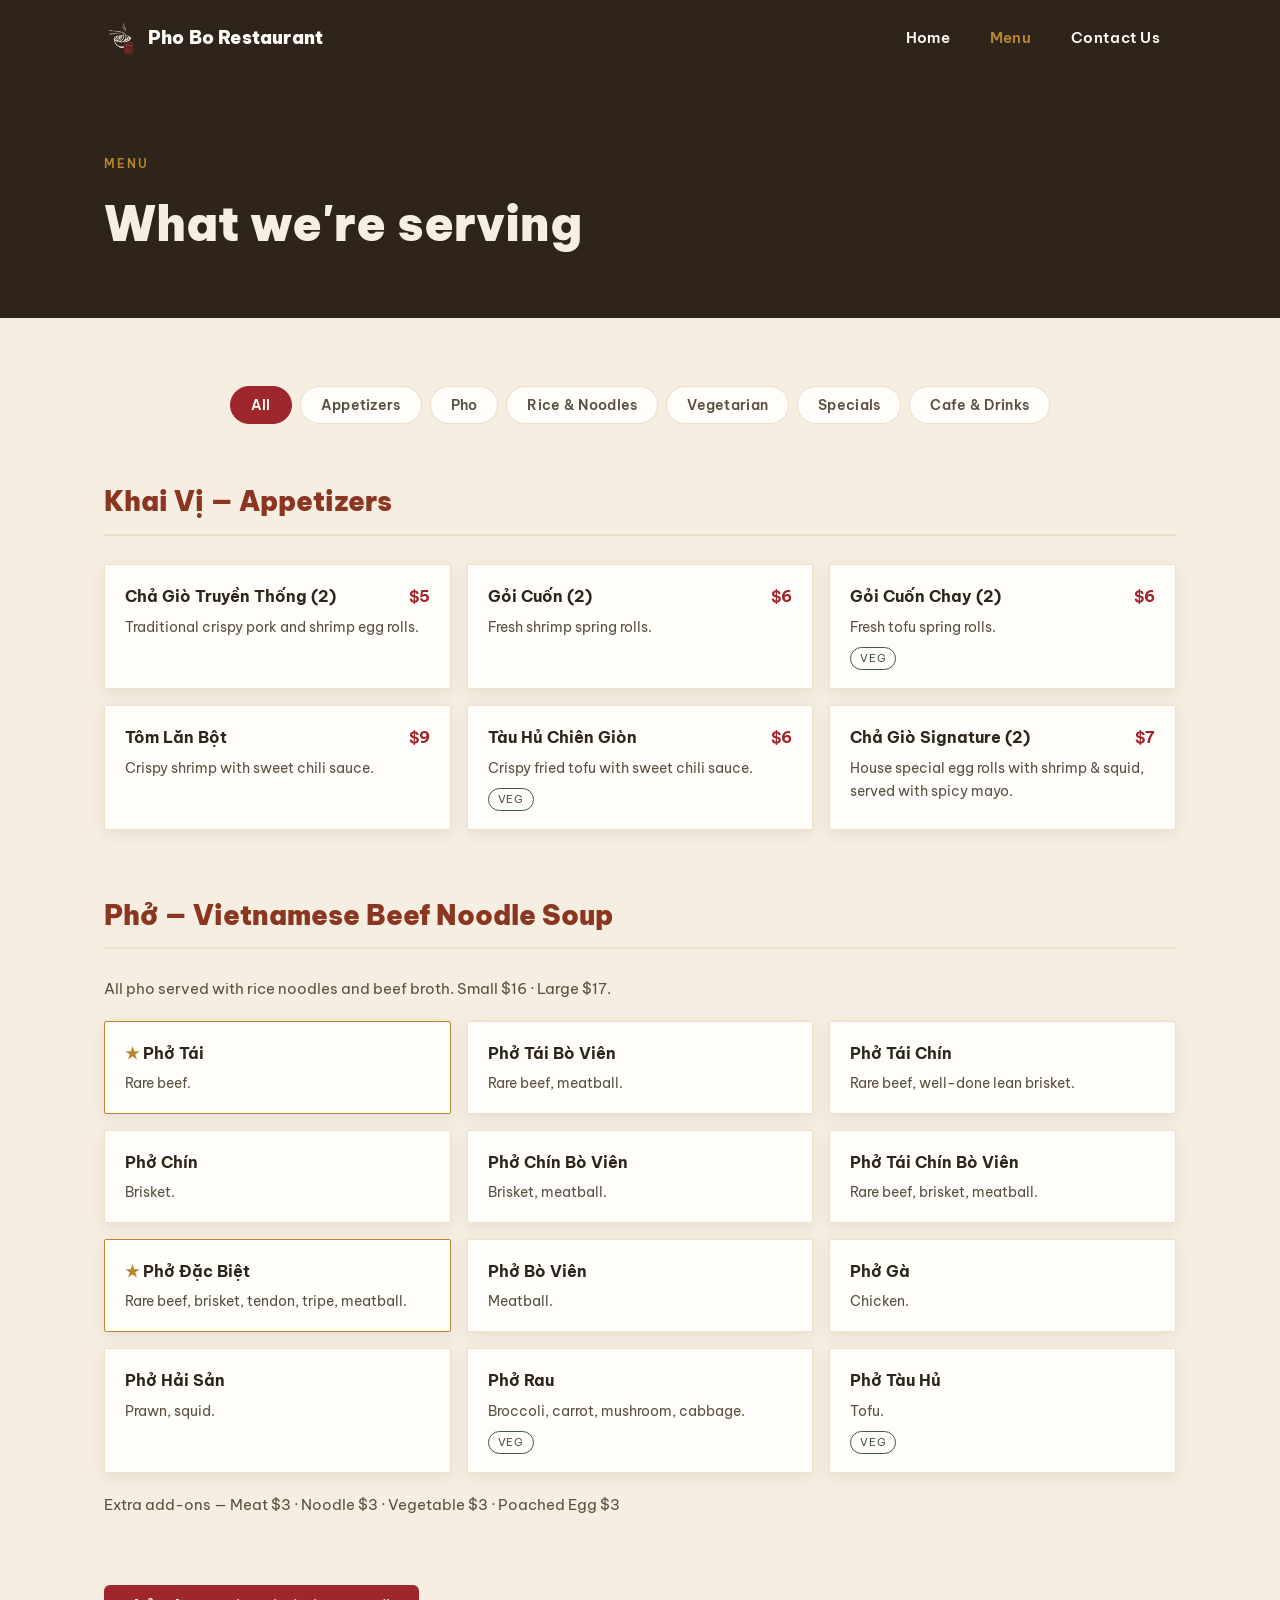
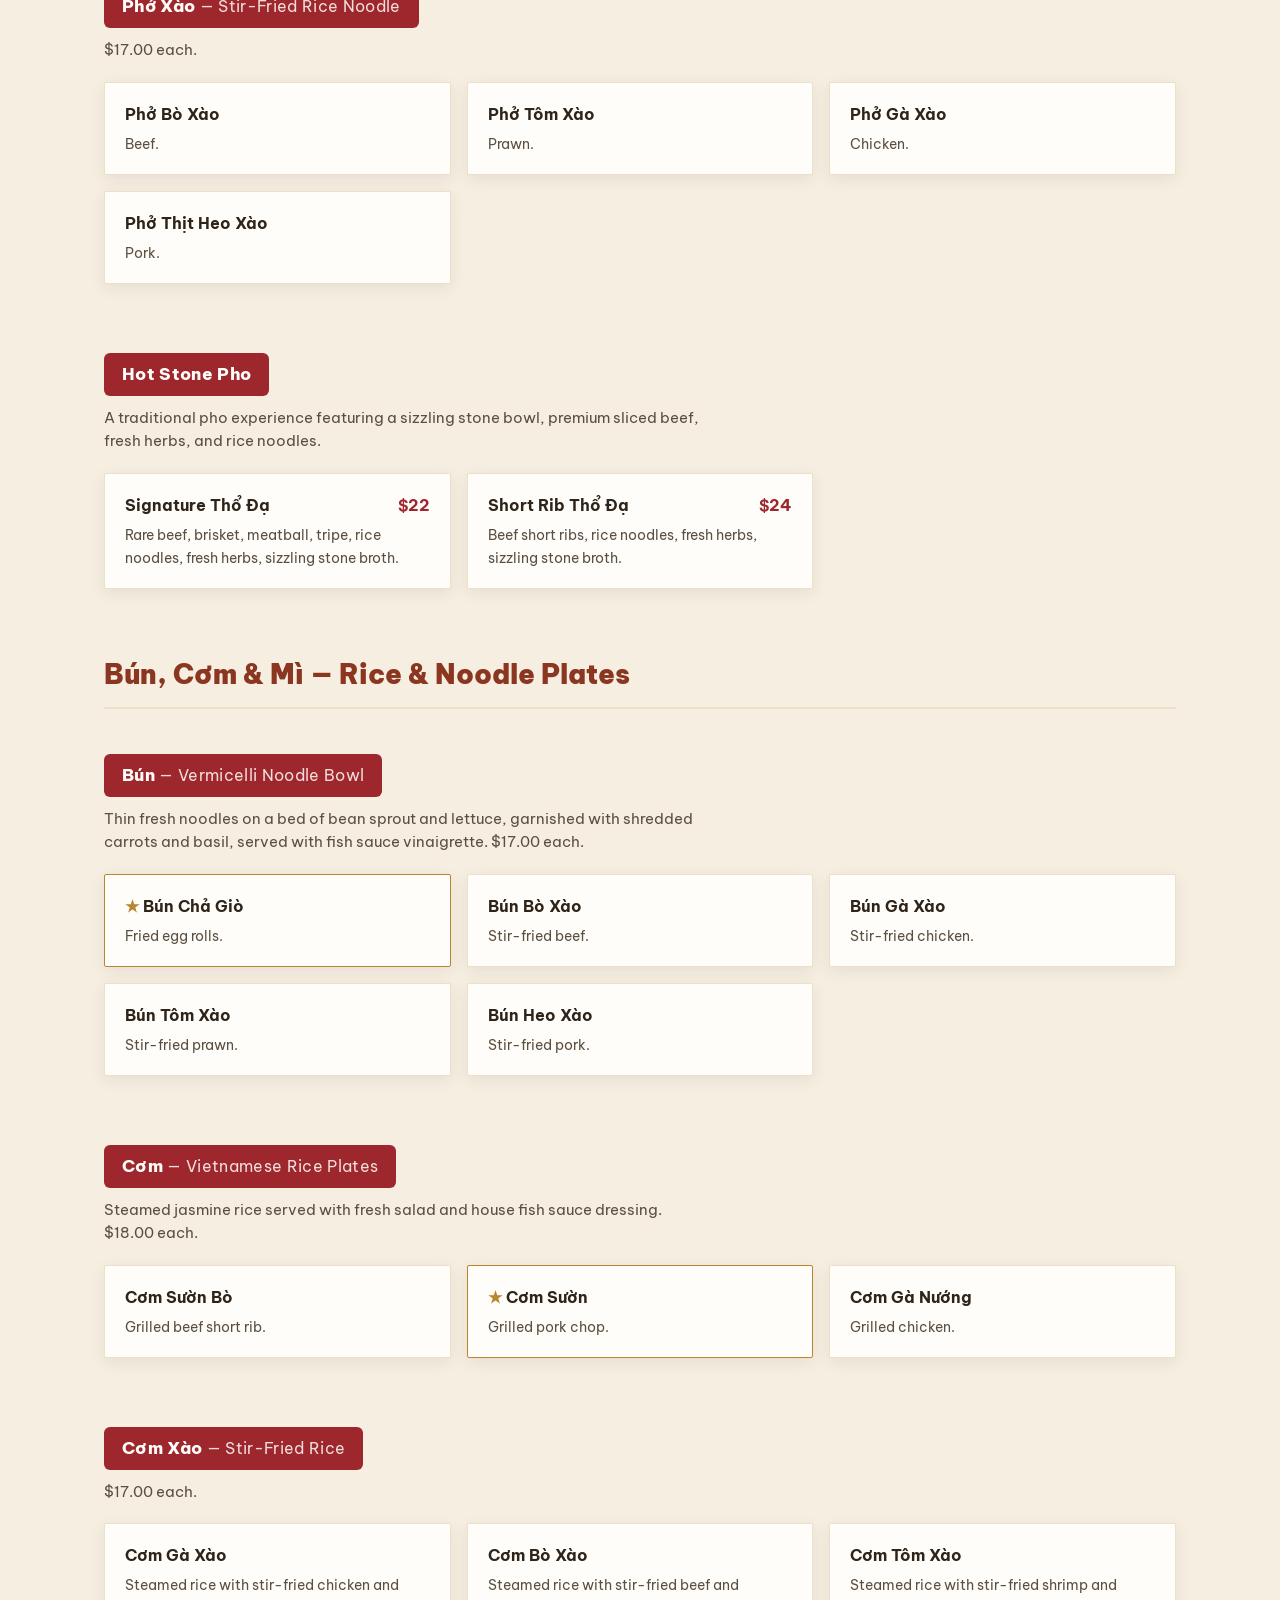
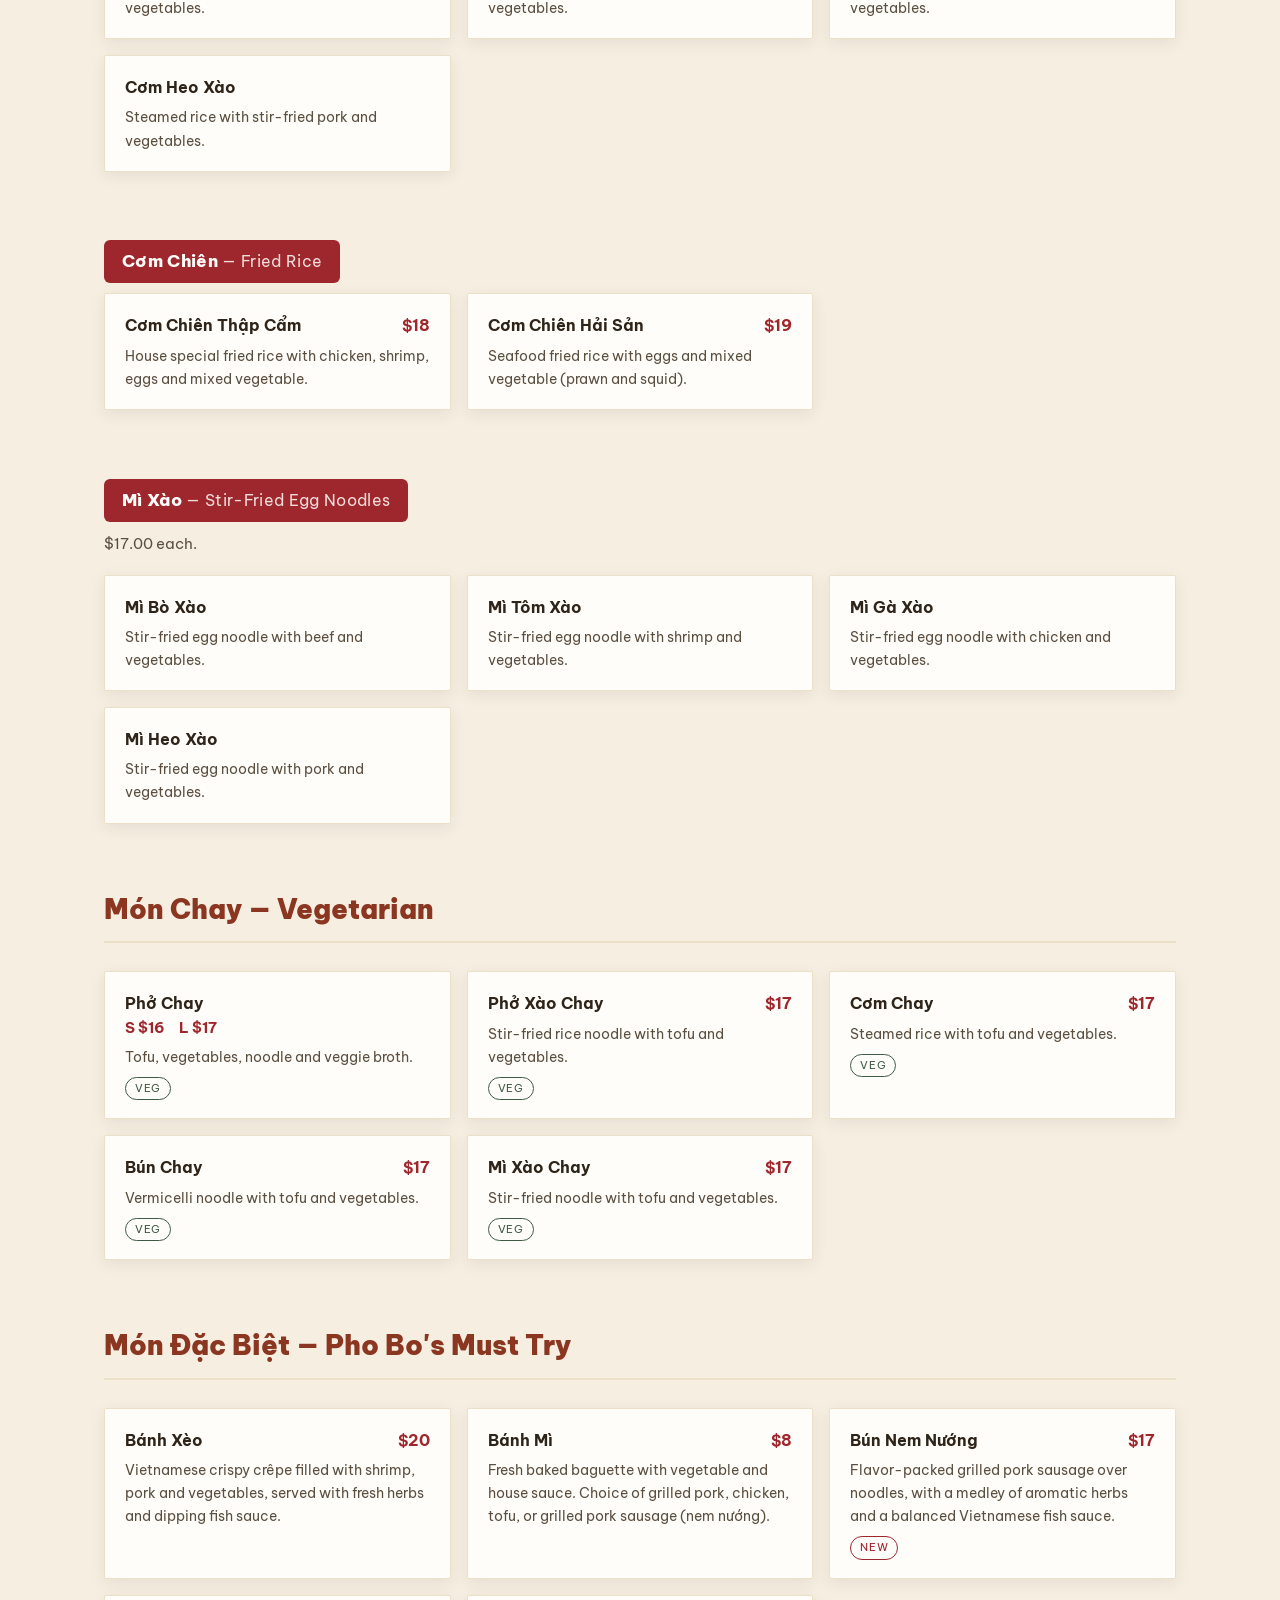
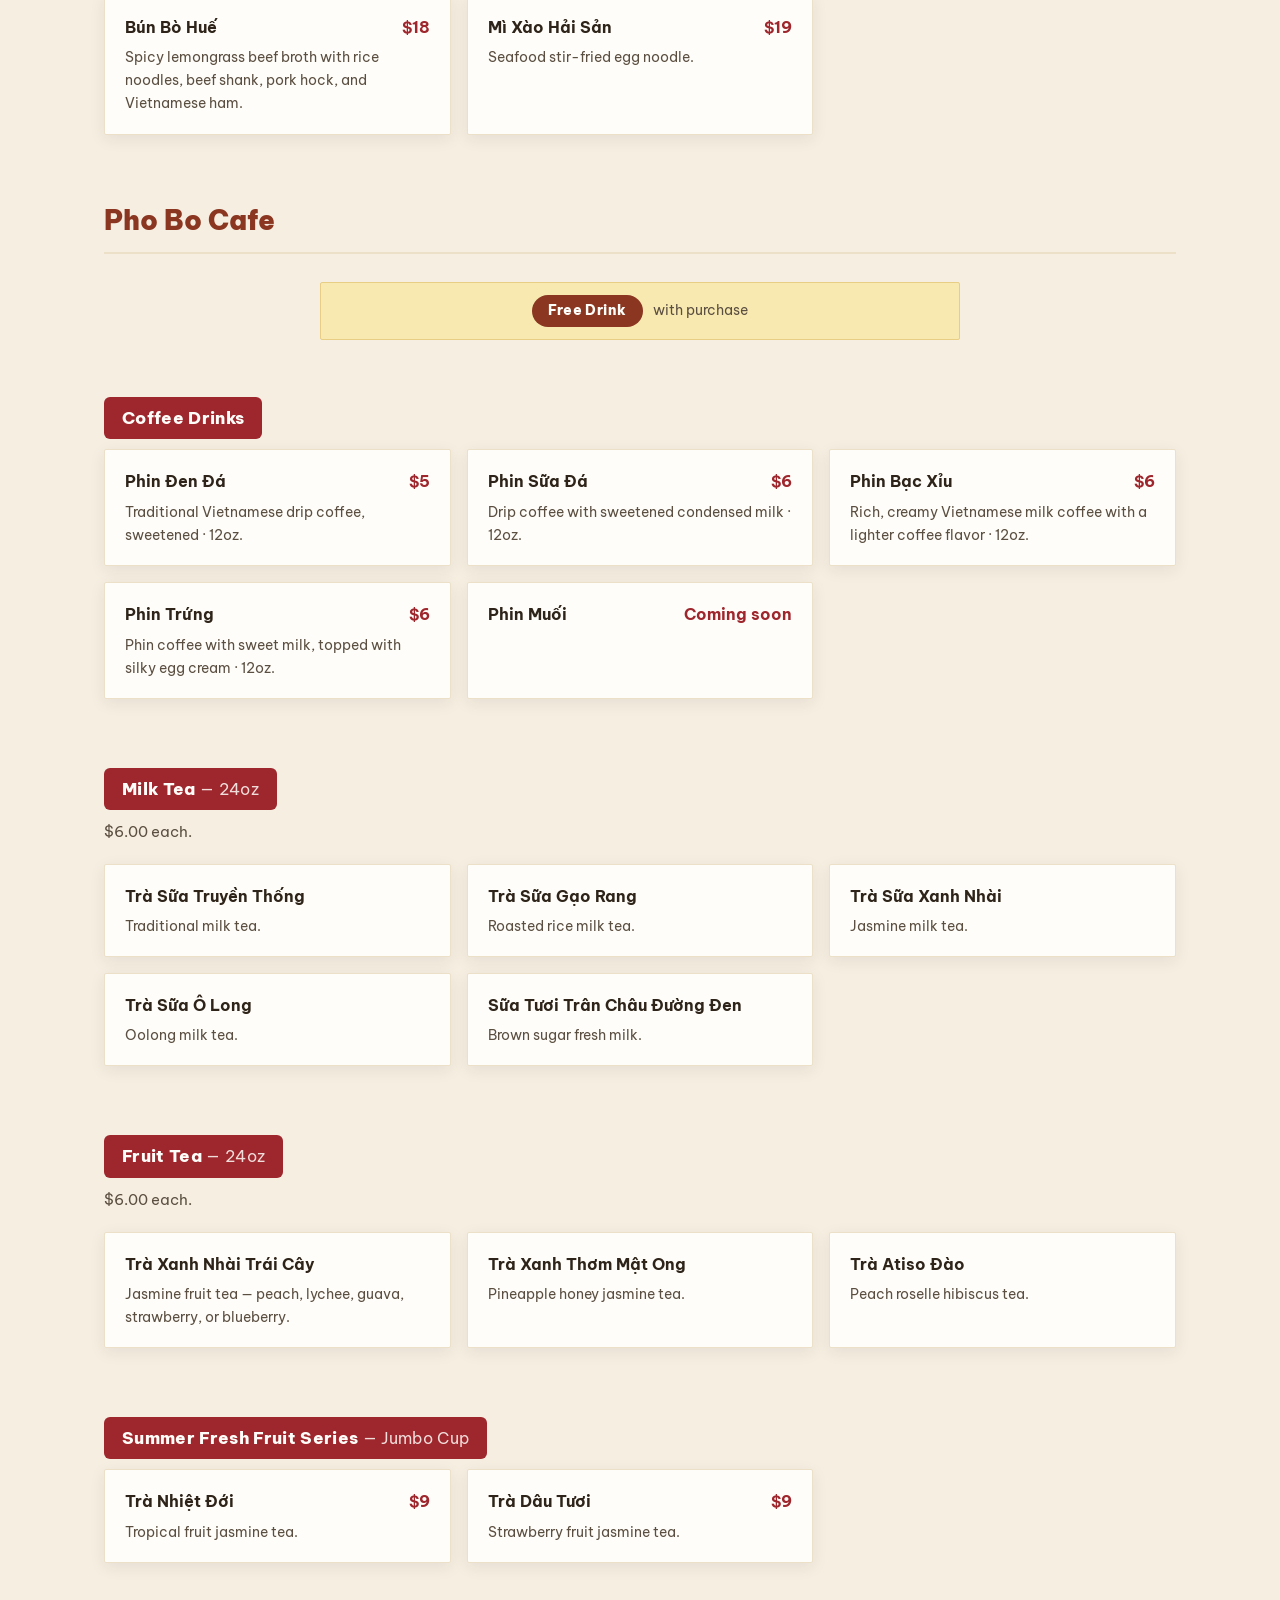
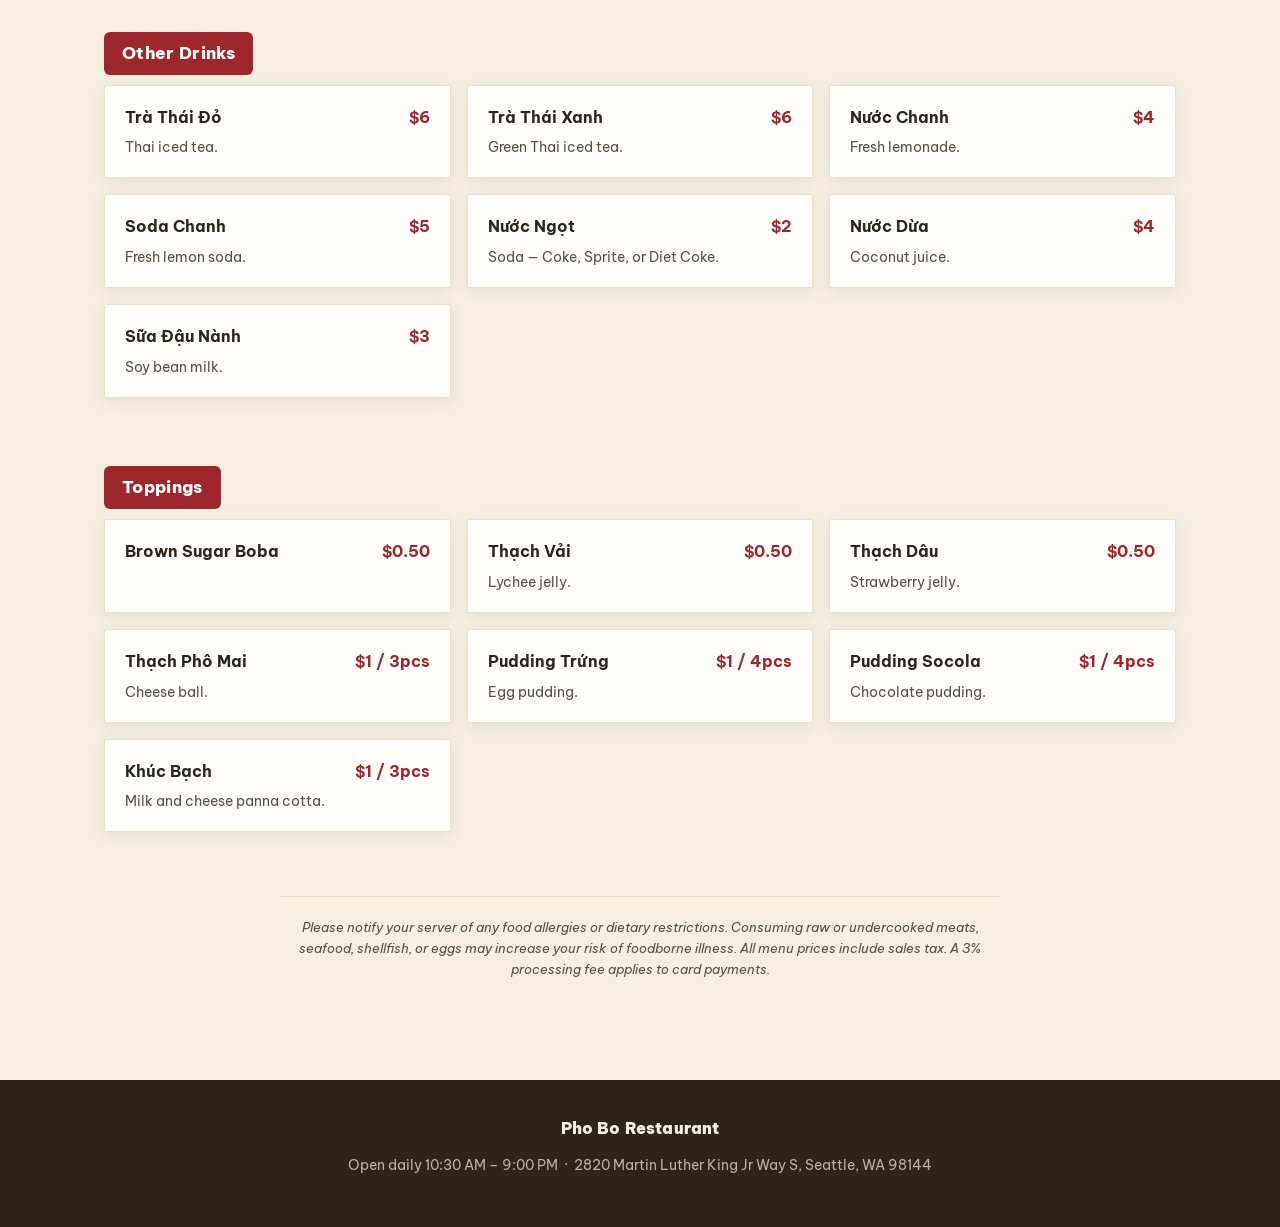
==== menu.html @ 1dd61bc6 "add files" ====
<!DOCTYPE html>
<html lang="en">
<head>
<meta charset="UTF-8">
<meta name="viewport" content="width=device-width, initial-scale=1.0">
<title>Menu — Pho Bo Restaurant</title>
<meta name="description" content="Menu for Pho Bo Restaurant — pho, rice plates, vermicelli bowls, vegetarian options, and Pho Bo Cafe drinks.">
<link rel="preconnect" href="https://fonts.googleapis.com">
<link rel="preconnect" href="https://fonts.gstatic.com" crossorigin>
<link href="https://fonts.googleapis.com/css2?family=Be+Vietnam+Pro:wght@400;500;600;700;800;900&display=swap" rel="stylesheet">
<link rel="icon" href="images/favicon.png" type="image/png">
<link rel="stylesheet" href="css/style.css">
</head>
<body>

<header class="site-header">
  <div class="wrap">
    <a href="index.html" class="brand">
      <img class="brand-mark brand-mark-light" src="images/logo-light.png" alt="Pho Bo Restaurant logo">
      <img class="brand-mark brand-mark-dark" src="images/logo-transparent.png" alt="Pho Bo Restaurant logo">
      Pho Bo Restaurant
    </a>
    <button class="nav-toggle" aria-label="Toggle navigation">
      <span></span><span></span><span></span>
    </button>
    <nav class="main-nav">
      <a href="index.html">Home</a>
      <a href="menu.html">Menu</a>
      <a href="contact.html">Contact Us</a>
    </nav>
  </div>
</header>

<section class="page-hero">
  <div class="wrap">
    <span class="eyebrow">Menu</span>
    <h1>What we're serving</h1>
  </div>
</section>

<section class="menu-section">
  <div class="wrap">

    <div class="menu-tabs">
      <button class="menu-tab is-active" data-target="all">All</button>
      <button class="menu-tab" data-target="appetizers">Appetizers</button>
      <button class="menu-tab" data-target="pho">Pho</button>
      <button class="menu-tab" data-target="rice-noodles">Rice &amp; Noodles</button>
      <button class="menu-tab" data-target="vegetarian">Vegetarian</button>
      <button class="menu-tab" data-target="specials">Specials</button>
      <button class="menu-tab" data-target="drinks">Cafe &amp; Drinks</button>
    </div>

    <!-- ================= APPETIZERS ================= -->
    <div class="menu-group" data-group="appetizers">
      <h2 class="menu-group-title">Khai Vị — Appetizers</h2>
      <div class="menu-category">
        <div class="menu-grid">
          <div class="menu-item">
            <div class="menu-item-row">
              <span class="menu-item-name">Chả Giò Truyền Thống (2)</span>
              <span class="menu-item-price">$5</span>
            </div>
            <p class="menu-item-desc">Traditional crispy pork and shrimp egg rolls.</p>
          </div>
          <div class="menu-item">
            <div class="menu-item-row">
              <span class="menu-item-name">Gỏi Cuốn (2)</span>
              <span class="menu-item-price">$6</span>
            </div>
            <p class="menu-item-desc">Fresh shrimp spring rolls.</p>
          </div>
          <div class="menu-item">
            <div class="menu-item-row">
              <span class="menu-item-name">Gỏi Cuốn Chay (2)</span>
              <span class="menu-item-price">$6</span>
            </div>
            <p class="menu-item-desc">Fresh tofu spring rolls.</p>
            <span class="menu-item-tag">Veg</span>
          </div>
          <div class="menu-item">
            <div class="menu-item-row">
              <span class="menu-item-name">Tôm Lăn Bột</span>
              <span class="menu-item-price">$9</span>
            </div>
            <p class="menu-item-desc">Crispy shrimp with sweet chili sauce.</p>
          </div>
          <div class="menu-item">
            <div class="menu-item-row">
              <span class="menu-item-name">Tàu Hủ Chiên Giòn</span>
              <span class="menu-item-price">$6</span>
            </div>
            <p class="menu-item-desc">Crispy fried tofu with sweet chili sauce.</p>
            <span class="menu-item-tag">Veg</span>
          </div>
          <div class="menu-item">
            <div class="menu-item-row">
              <span class="menu-item-name">Chả Giò Signature (2)</span>
              <span class="menu-item-price">$7</span>
            </div>
            <p class="menu-item-desc">House special egg rolls with shrimp &amp; squid, served with spicy mayo.</p>
          </div>
        </div>
      </div>
    </div>

    <!-- ================= PHO ================= -->
    <div class="menu-group" data-group="pho">
      <h2 class="menu-group-title">Phở — Vietnamese Beef Noodle Soup</h2>
      <div class="menu-category">
        <p class="menu-category-note">All pho served with rice noodles and beef broth. Small $16 · Large $17.</p>
        <div class="menu-grid">
          <div class="menu-item is-popular">
            <div class="menu-item-row">
              <span class="menu-item-name"><span class="star">★</span>Phở Tái</span>
            </div>
            <p class="menu-item-desc">Rare beef.</p>
          </div>
          <div class="menu-item">
            <div class="menu-item-row"><span class="menu-item-name">Phở Tái Bò Viên</span></div>
            <p class="menu-item-desc">Rare beef, meatball.</p>
          </div>
          <div class="menu-item">
            <div class="menu-item-row"><span class="menu-item-name">Phở Tái Chín</span></div>
            <p class="menu-item-desc">Rare beef, well-done lean brisket.</p>
          </div>
          <div class="menu-item">
            <div class="menu-item-row"><span class="menu-item-name">Phở Chín</span></div>
            <p class="menu-item-desc">Brisket.</p>
          </div>
          <div class="menu-item">
            <div class="menu-item-row"><span class="menu-item-name">Phở Chín Bò Viên</span></div>
            <p class="menu-item-desc">Brisket, meatball.</p>
          </div>
          <div class="menu-item">
            <div class="menu-item-row"><span class="menu-item-name">Phở Tái Chín Bò Viên</span></div>
            <p class="menu-item-desc">Rare beef, brisket, meatball.</p>
          </div>
          <div class="menu-item is-popular">
            <div class="menu-item-row"><span class="menu-item-name"><span class="star">★</span>Phở Đặc Biệt</span></div>
            <p class="menu-item-desc">Rare beef, brisket, tendon, tripe, meatball.</p>
          </div>
          <div class="menu-item">
            <div class="menu-item-row"><span class="menu-item-name">Phở Bò Viên</span></div>
            <p class="menu-item-desc">Meatball.</p>
          </div>
          <div class="menu-item">
            <div class="menu-item-row"><span class="menu-item-name">Phở Gà</span></div>
            <p class="menu-item-desc">Chicken.</p>
          </div>
          <div class="menu-item">
            <div class="menu-item-row"><span class="menu-item-name">Phở Hải Sản</span></div>
            <p class="menu-item-desc">Prawn, squid.</p>
          </div>
          <div class="menu-item">
            <div class="menu-item-row"><span class="menu-item-name">Phở Rau</span></div>
            <p class="menu-item-desc">Broccoli, carrot, mushroom, cabbage.</p>
            <span class="menu-item-tag">Veg</span>
          </div>
          <div class="menu-item">
            <div class="menu-item-row"><span class="menu-item-name">Phở Tàu Hủ</span></div>
            <p class="menu-item-desc">Tofu.</p>
            <span class="menu-item-tag">Veg</span>
          </div>
        </div>
        <p class="menu-category-note" style="margin-top:20px;">
          Extra add-ons — Meat $3 · Noodle $3 · Vegetable $3 · Poached Egg $3
        </p>
      </div>

      <div class="menu-category" style="margin-top:40px;">
        <h3 class="menu-category-title">Phở Xào <span class="menu-category-native">— Stir-Fried Rice Noodle</span></h3>
        <p class="menu-category-note">$17.00 each.</p>
        <div class="menu-grid">
          <div class="menu-item"><div class="menu-item-row"><span class="menu-item-name">Phở Bò Xào</span></div><p class="menu-item-desc">Beef.</p></div>
          <div class="menu-item"><div class="menu-item-row"><span class="menu-item-name">Phở Tôm Xào</span></div><p class="menu-item-desc">Prawn.</p></div>
          <div class="menu-item"><div class="menu-item-row"><span class="menu-item-name">Phở Gà Xào</span></div><p class="menu-item-desc">Chicken.</p></div>
          <div class="menu-item"><div class="menu-item-row"><span class="menu-item-name">Phở Thịt Heo Xào</span></div><p class="menu-item-desc">Pork.</p></div>
        </div>
      </div>

      <div class="menu-category" style="margin-top:40px;">
        <h3 class="menu-category-title">Hot Stone Pho</h3>
        <p class="menu-category-note">A traditional pho experience featuring a sizzling stone bowl, premium sliced beef, fresh herbs, and rice noodles.</p>
        <div class="menu-grid">
          <div class="menu-item">
            <div class="menu-item-row">
              <span class="menu-item-name">Signature Thổ Đạ</span>
              <span class="menu-item-price">$22</span>
            </div>
            <p class="menu-item-desc">Rare beef, brisket, meatball, tripe, rice noodles, fresh herbs, sizzling stone broth.</p>
          </div>
          <div class="menu-item">
            <div class="menu-item-row">
              <span class="menu-item-name">Short Rib Thổ Đạ</span>
              <span class="menu-item-price">$24</span>
            </div>
            <p class="menu-item-desc">Beef short ribs, rice noodles, fresh herbs, sizzling stone broth.</p>
          </div>
        </div>
      </div>
    </div>

    <!-- ================= RICE & NOODLES ================= -->
    <div class="menu-group" data-group="rice-noodles">
      <h2 class="menu-group-title">Bún, Cơm &amp; Mì — Rice &amp; Noodle Plates</h2>

      <div class="menu-category">
        <h3 class="menu-category-title">Bún <span class="menu-category-native">— Vermicelli Noodle Bowl</span></h3>
        <p class="menu-category-note">Thin fresh noodles on a bed of bean sprout and lettuce, garnished with shredded carrots and basil, served with fish sauce vinaigrette. $17.00 each.</p>
        <div class="menu-grid">
          <div class="menu-item is-popular"><div class="menu-item-row"><span class="menu-item-name"><span class="star">★</span>Bún Chả Giò</span></div><p class="menu-item-desc">Fried egg rolls.</p></div>
          <div class="menu-item"><div class="menu-item-row"><span class="menu-item-name">Bún Bò Xào</span></div><p class="menu-item-desc">Stir-fried beef.</p></div>
          <div class="menu-item"><div class="menu-item-row"><span class="menu-item-name">Bún Gà Xào</span></div><p class="menu-item-desc">Stir-fried chicken.</p></div>
          <div class="menu-item"><div class="menu-item-row"><span class="menu-item-name">Bún Tôm Xào</span></div><p class="menu-item-desc">Stir-fried prawn.</p></div>
          <div class="menu-item"><div class="menu-item-row"><span class="menu-item-name">Bún Heo Xào</span></div><p class="menu-item-desc">Stir-fried pork.</p></div>
        </div>
      </div>

      <div class="menu-category" style="margin-top:40px;">
        <h3 class="menu-category-title">Cơm <span class="menu-category-native">— Vietnamese Rice Plates</span></h3>
        <p class="menu-category-note">Steamed jasmine rice served with fresh salad and house fish sauce dressing. $18.00 each.</p>
        <div class="menu-grid">
          <div class="menu-item"><div class="menu-item-row"><span class="menu-item-name">Cơm Sườn Bò</span></div><p class="menu-item-desc">Grilled beef short rib.</p></div>
          <div class="menu-item is-popular"><div class="menu-item-row"><span class="menu-item-name"><span class="star">★</span>Cơm Sườn</span></div><p class="menu-item-desc">Grilled pork chop.</p></div>
          <div class="menu-item"><div class="menu-item-row"><span class="menu-item-name">Cơm Gà Nướng</span></div><p class="menu-item-desc">Grilled chicken.</p></div>
        </div>
      </div>

      <div class="menu-category" style="margin-top:40px;">
        <h3 class="menu-category-title">Cơm Xào <span class="menu-category-native">— Stir-Fried Rice</span></h3>
        <p class="menu-category-note">$17.00 each.</p>
        <div class="menu-grid">
          <div class="menu-item"><div class="menu-item-row"><span class="menu-item-name">Cơm Gà Xào</span></div><p class="menu-item-desc">Steamed rice with stir-fried chicken and vegetables.</p></div>
          <div class="menu-item"><div class="menu-item-row"><span class="menu-item-name">Cơm Bò Xào</span></div><p class="menu-item-desc">Steamed rice with stir-fried beef and vegetables.</p></div>
          <div class="menu-item"><div class="menu-item-row"><span class="menu-item-name">Cơm Tôm Xào</span></div><p class="menu-item-desc">Steamed rice with stir-fried shrimp and vegetables.</p></div>
          <div class="menu-item"><div class="menu-item-row"><span class="menu-item-name">Cơm Heo Xào</span></div><p class="menu-item-desc">Steamed rice with stir-fried pork and vegetables.</p></div>
        </div>
      </div>

      <div class="menu-category" style="margin-top:40px;">
        <h3 class="menu-category-title">Cơm Chiên <span class="menu-category-native">— Fried Rice</span></h3>
        <div class="menu-grid">
          <div class="menu-item">
            <div class="menu-item-row"><span class="menu-item-name">Cơm Chiên Thập Cẩm</span><span class="menu-item-price">$18</span></div>
            <p class="menu-item-desc">House special fried rice with chicken, shrimp, eggs and mixed vegetable.</p>
          </div>
          <div class="menu-item">
            <div class="menu-item-row"><span class="menu-item-name">Cơm Chiên Hải Sản</span><span class="menu-item-price">$19</span></div>
            <p class="menu-item-desc">Seafood fried rice with eggs and mixed vegetable (prawn and squid).</p>
          </div>
        </div>
      </div>

      <div class="menu-category" style="margin-top:40px;">
        <h3 class="menu-category-title">Mì Xào <span class="menu-category-native">— Stir-Fried Egg Noodles</span></h3>
        <p class="menu-category-note">$17.00 each.</p>
        <div class="menu-grid">
          <div class="menu-item"><div class="menu-item-row"><span class="menu-item-name">Mì Bò Xào</span></div><p class="menu-item-desc">Stir-fried egg noodle with beef and vegetables.</p></div>
          <div class="menu-item"><div class="menu-item-row"><span class="menu-item-name">Mì Tôm Xào</span></div><p class="menu-item-desc">Stir-fried egg noodle with shrimp and vegetables.</p></div>
          <div class="menu-item"><div class="menu-item-row"><span class="menu-item-name">Mì Gà Xào</span></div><p class="menu-item-desc">Stir-fried egg noodle with chicken and vegetables.</p></div>
          <div class="menu-item"><div class="menu-item-row"><span class="menu-item-name">Mì Heo Xào</span></div><p class="menu-item-desc">Stir-fried egg noodle with pork and vegetables.</p></div>
        </div>
      </div>
    </div>

    <!-- ================= VEGETARIAN ================= -->
    <div class="menu-group" data-group="vegetarian">
      <h2 class="menu-group-title">Món Chay — Vegetarian</h2>
      <div class="menu-category">
        <div class="menu-grid">
          <div class="menu-item">
            <div class="menu-item-row">
              <span class="menu-item-name">Phở Chay</span>
            </div>
            <div class="menu-item-sizes"><span>S $16</span><span>L $17</span></div>
            <p class="menu-item-desc">Tofu, vegetables, noodle and veggie broth.</p>
            <span class="menu-item-tag">Veg</span>
          </div>
          <div class="menu-item">
            <div class="menu-item-row"><span class="menu-item-name">Phở Xào Chay</span><span class="menu-item-price">$17</span></div>
            <p class="menu-item-desc">Stir-fried rice noodle with tofu and vegetables.</p>
            <span class="menu-item-tag">Veg</span>
          </div>
          <div class="menu-item">
            <div class="menu-item-row"><span class="menu-item-name">Cơm Chay</span><span class="menu-item-price">$17</span></div>
            <p class="menu-item-desc">Steamed rice with tofu and vegetables.</p>
            <span class="menu-item-tag">Veg</span>
          </div>
          <div class="menu-item">
            <div class="menu-item-row"><span class="menu-item-name">Bún Chay</span><span class="menu-item-price">$17</span></div>
            <p class="menu-item-desc">Vermicelli noodle with tofu and vegetables.</p>
            <span class="menu-item-tag">Veg</span>
          </div>
          <div class="menu-item">
            <div class="menu-item-row"><span class="menu-item-name">Mì Xào Chay</span><span class="menu-item-price">$17</span></div>
            <p class="menu-item-desc">Stir-fried noodle with tofu and vegetables.</p>
            <span class="menu-item-tag">Veg</span>
          </div>
        </div>
      </div>
    </div>

    <!-- ================= SPECIALS ================= -->
    <div class="menu-group" data-group="specials">
      <h2 class="menu-group-title">Món Đặc Biệt — Pho Bo's Must Try</h2>
      <div class="menu-category">
        <div class="menu-grid">
          <div class="menu-item">
            <div class="menu-item-row"><span class="menu-item-name">Bánh Xèo</span><span class="menu-item-price">$20</span></div>
            <p class="menu-item-desc">Vietnamese crispy crêpe filled with shrimp, pork and vegetables, served with fresh herbs and dipping fish sauce.</p>
          </div>
          <div class="menu-item">
            <div class="menu-item-row"><span class="menu-item-name">Bánh Mì</span><span class="menu-item-price">$8</span></div>
            <p class="menu-item-desc">Fresh baked baguette with vegetable and house sauce. Choice of grilled pork, chicken, tofu, or grilled pork sausage (nem nướng).</p>
          </div>
          <div class="menu-item">
            <div class="menu-item-row"><span class="menu-item-name">Bún Nem Nướng</span><span class="menu-item-price">$17</span></div>
            <p class="menu-item-desc">Flavor-packed grilled pork sausage over noodles, with a medley of aromatic herbs and a balanced Vietnamese fish sauce.</p>
            <span class="menu-item-tag" style="color:var(--color-lacquer); border-color:var(--color-lacquer);">New</span>
          </div>
          <div class="menu-item">
            <div class="menu-item-row"><span class="menu-item-name">Bún Bò Huế</span><span class="menu-item-price">$18</span></div>
            <p class="menu-item-desc">Spicy lemongrass beef broth with rice noodles, beef shank, pork hock, and Vietnamese ham.</p>
          </div>
          <div class="menu-item">
            <div class="menu-item-row"><span class="menu-item-name">Mì Xào Hải Sản</span><span class="menu-item-price">$19</span></div>
            <p class="menu-item-desc">Seafood stir-fried egg noodle.</p>
          </div>
        </div>
      </div>
    </div>

    <!-- ================= DRINKS / CAFE ================= -->
    <div class="menu-group" data-group="drinks">
      <h2 class="menu-group-title">Pho Bo Cafe</h2>

      <div class="promo-banner">
        <span class="promo-tag">Free Drink</span>
        <span class="promo-text">with purchase</span>
      </div>

      <div class="menu-category">
        <h3 class="menu-category-title">Coffee Drinks</h3>
        <div class="menu-grid">
          <div class="menu-item">
            <div class="menu-item-row"><span class="menu-item-name">Phin Đen Đá</span><span class="menu-item-price">$5</span></div>
            <p class="menu-item-desc">Traditional Vietnamese drip coffee, sweetened · 12oz.</p>
          </div>
          <div class="menu-item">
            <div class="menu-item-row"><span class="menu-item-name">Phin Sữa Đá</span><span class="menu-item-price">$6</span></div>
            <p class="menu-item-desc">Drip coffee with sweetened condensed milk · 12oz.</p>
          </div>
          <div class="menu-item">
            <div class="menu-item-row"><span class="menu-item-name">Phin Bạc Xỉu</span><span class="menu-item-price">$6</span></div>
            <p class="menu-item-desc">Rich, creamy Vietnamese milk coffee with a lighter coffee flavor · 12oz.</p>
          </div>
          <div class="menu-item">
            <div class="menu-item-row"><span class="menu-item-name">Phin Trứng</span><span class="menu-item-price">$6</span></div>
            <p class="menu-item-desc">Phin coffee with sweet milk, topped with silky egg cream · 12oz.</p>
          </div>
          <div class="menu-item">
            <div class="menu-item-row"><span class="menu-item-name">Phin Muối</span><span class="menu-item-price">Coming soon</span></div>
          </div>
        </div>
      </div>

      <div class="menu-category" style="margin-top:40px;">
        <h3 class="menu-category-title">Milk Tea <span class="menu-category-native">— 24oz</span></h3>
        <p class="menu-category-note">$6.00 each.</p>
        <div class="menu-grid">
          <div class="menu-item"><div class="menu-item-row"><span class="menu-item-name">Trà Sữa Truyền Thống</span></div><p class="menu-item-desc">Traditional milk tea.</p></div>
          <div class="menu-item"><div class="menu-item-row"><span class="menu-item-name">Trà Sữa Gạo Rang</span></div><p class="menu-item-desc">Roasted rice milk tea.</p></div>
          <div class="menu-item"><div class="menu-item-row"><span class="menu-item-name">Trà Sữa Xanh Nhài</span></div><p class="menu-item-desc">Jasmine milk tea.</p></div>
          <div class="menu-item"><div class="menu-item-row"><span class="menu-item-name">Trà Sữa Ô Long</span></div><p class="menu-item-desc">Oolong milk tea.</p></div>
          <div class="menu-item"><div class="menu-item-row"><span class="menu-item-name">Sữa Tươi Trân Châu Đường Đen</span></div><p class="menu-item-desc">Brown sugar fresh milk.</p></div>
        </div>
      </div>

      <div class="menu-category" style="margin-top:40px;">
        <h3 class="menu-category-title">Fruit Tea <span class="menu-category-native">— 24oz</span></h3>
        <p class="menu-category-note">$6.00 each.</p>
        <div class="menu-grid">
          <div class="menu-item"><div class="menu-item-row"><span class="menu-item-name">Trà Xanh Nhài Trái Cây</span></div><p class="menu-item-desc">Jasmine fruit tea — peach, lychee, guava, strawberry, or blueberry.</p></div>
          <div class="menu-item"><div class="menu-item-row"><span class="menu-item-name">Trà Xanh Thơm Mật Ong</span></div><p class="menu-item-desc">Pineapple honey jasmine tea.</p></div>
          <div class="menu-item"><div class="menu-item-row"><span class="menu-item-name">Trà Atiso Đào</span></div><p class="menu-item-desc">Peach roselle hibiscus tea.</p></div>
        </div>
      </div>

      <div class="menu-category" style="margin-top:40px;">
        <h3 class="menu-category-title">Summer Fresh Fruit Series <span class="menu-category-native">— Jumbo Cup</span></h3>
        <div class="menu-grid">
          <div class="menu-item"><div class="menu-item-row"><span class="menu-item-name">Trà Nhiệt Đới</span><span class="menu-item-price">$9</span></div><p class="menu-item-desc">Tropical fruit jasmine tea.</p></div>
          <div class="menu-item"><div class="menu-item-row"><span class="menu-item-name">Trà Dâu Tươi</span><span class="menu-item-price">$9</span></div><p class="menu-item-desc">Strawberry fruit jasmine tea.</p></div>
        </div>
      </div>

      <div class="menu-category" style="margin-top:40px;">
        <h3 class="menu-category-title">Other Drinks</h3>
        <div class="menu-grid">
          <div class="menu-item"><div class="menu-item-row"><span class="menu-item-name">Trà Thái Đỏ</span><span class="menu-item-price">$6</span></div><p class="menu-item-desc">Thai iced tea.</p></div>
          <div class="menu-item"><div class="menu-item-row"><span class="menu-item-name">Trà Thái Xanh</span><span class="menu-item-price">$6</span></div><p class="menu-item-desc">Green Thai iced tea.</p></div>
          <div class="menu-item"><div class="menu-item-row"><span class="menu-item-name">Nước Chanh</span><span class="menu-item-price">$4</span></div><p class="menu-item-desc">Fresh lemonade.</p></div>
          <div class="menu-item"><div class="menu-item-row"><span class="menu-item-name">Soda Chanh</span><span class="menu-item-price">$5</span></div><p class="menu-item-desc">Fresh lemon soda.</p></div>
          <div class="menu-item"><div class="menu-item-row"><span class="menu-item-name">Nước Ngọt</span><span class="menu-item-price">$2</span></div><p class="menu-item-desc">Soda — Coke, Sprite, or Diet Coke.</p></div>
          <div class="menu-item"><div class="menu-item-row"><span class="menu-item-name">Nước Dừa</span><span class="menu-item-price">$4</span></div><p class="menu-item-desc">Coconut juice.</p></div>
          <div class="menu-item"><div class="menu-item-row"><span class="menu-item-name">Sữa Đậu Nành</span><span class="menu-item-price">$3</span></div><p class="menu-item-desc">Soy bean milk.</p></div>
        </div>
      </div>

      <div class="menu-category" style="margin-top:40px;">
        <h3 class="menu-category-title">Toppings</h3>
        <div class="menu-grid">
          <div class="menu-item"><div class="menu-item-row"><span class="menu-item-name">Brown Sugar Boba</span><span class="menu-item-price">$0.50</span></div></div>
          <div class="menu-item"><div class="menu-item-row"><span class="menu-item-name">Thạch Vải</span><span class="menu-item-price">$0.50</span></div><p class="menu-item-desc">Lychee jelly.</p></div>
          <div class="menu-item"><div class="menu-item-row"><span class="menu-item-name">Thạch Dâu</span><span class="menu-item-price">$0.50</span></div><p class="menu-item-desc">Strawberry jelly.</p></div>
          <div class="menu-item"><div class="menu-item-row"><span class="menu-item-name">Thạch Phô Mai</span><span class="menu-item-price">$1 / 3pcs</span></div><p class="menu-item-desc">Cheese ball.</p></div>
          <div class="menu-item"><div class="menu-item-row"><span class="menu-item-name">Pudding Trứng</span><span class="menu-item-price">$1 / 4pcs</span></div><p class="menu-item-desc">Egg pudding.</p></div>
          <div class="menu-item"><div class="menu-item-row"><span class="menu-item-name">Pudding Socola</span><span class="menu-item-price">$1 / 4pcs</span></div><p class="menu-item-desc">Chocolate pudding.</p></div>
          <div class="menu-item"><div class="menu-item-row"><span class="menu-item-name">Khúc Bạch</span><span class="menu-item-price">$1 / 3pcs</span></div><p class="menu-item-desc">Milk and cheese panna cotta.</p></div>
        </div>
      </div>
    </div>

    <p class="menu-footnote">
      Please notify your server of any food allergies or dietary restrictions. Consuming raw or undercooked meats, seafood, shellfish, or eggs may increase your risk of foodborne illness.
      All menu prices include sales tax. A 3% processing fee applies to card payments.
    </p>

  </div>
</section>

<footer class="site-footer">
  <div class="wrap">
    <div class="brand">Pho Bo Restaurant</div>
    <p>Open daily 10:30 AM – 9:00 PM &nbsp;·&nbsp; 2820 Martin Luther King Jr Way S, Seattle, WA 98144</p>
  </div>
</footer>

<script src="js/script.js"></script>
</body>
</html>
---- css/style.css ----
/* ============================================
   Pho Bo Restaurant — Design Tokens
   Palette drawn from Vietnamese lacquerware,
   broth, and herb-garnish colors.
   ============================================ */
:root {
  --color-lacquer: #9E262D;      /* brand red — sampled from the menu's category badges & logo stamp */
  --color-lacquer-dark: #711A20; /* shadow / hover state */
  --color-rust: #8A3620;         /* deep rust-brown — sampled from the cafe promo tag */
  --color-gold: #B8862E;         /* broth gold — secondary accent */
  --color-herb: #3F5A44;         /* herb green — tertiary accent for veg/tags */
  --color-rice: #F6EEE1;         /* rice-paper cream — sampled from the menu background */
  --color-rice-dark: #ECE0C8;    /* card / section background */
  --color-ink: #2E2419;          /* warm charcoal — primary text */
  --color-ink-soft: #5B4F41;     /* softened text */
  --color-white: #FFFDF9;

  --font-display: 'Be Vietnam Pro', sans-serif;
  --font-body: 'Be Vietnam Pro', sans-serif;

  --radius-plaque: 2px;
  --shadow-soft: 0 12px 32px rgba(42, 33, 27, 0.18);
  --shadow-card: 0 4px 16px rgba(42, 33, 27, 0.08);

  --max-width: 1120px;
}

* { box-sizing: border-box; }

html { scroll-behavior: smooth; }

body {
  margin: 0;
  font-family: var(--font-body);
  background: var(--color-rice);
  color: var(--color-ink);
  line-height: 1.6;
  -webkit-font-smoothing: antialiased;
}

img { max-width: 100%; display: block; }

a { color: inherit; text-decoration: none; }

.wrap {
  max-width: var(--max-width);
  margin: 0 auto;
  padding: 0 24px;
}

/* ============ Eyebrow / labels ============ */
.eyebrow {
  font-family: var(--font-display);
  font-weight: 600;
  font-size: 0.78rem;
  letter-spacing: 0.16em;
  text-transform: uppercase;
  color: var(--color-lacquer);
}

/* ============ Header / Nav ============ */
.site-header {
  position: fixed;
  top: 0;
  left: 0;
  right: 0;
  z-index: 100;
  padding: 18px 0;
  transition: background 0.35s ease, box-shadow 0.35s ease, padding 0.35s ease;
}

.site-header.is-solid {
  background: var(--color-rice);
  box-shadow: 0 2px 14px rgba(42, 33, 27, 0.10);
  padding: 12px 0;
}

.site-header .wrap {
  display: flex;
  align-items: center;
  justify-content: space-between;
}

.brand {
  font-family: var(--font-display);
  font-weight: 900;
  font-size: 1.15rem;
  letter-spacing: 0.01em;
  color: var(--color-white);
  display: flex;
  align-items: center;
  gap: 10px;
  transition: color 0.35s ease;
}

.site-header.is-solid .brand { color: var(--color-ink); }

.brand-mark {
  width: 34px;
  height: 34px;
  flex-shrink: 0;
  object-fit: contain;
  border-radius: 4px;
}
.brand-mark-dark { display: none; }
.site-header.is-solid .brand-mark-light { display: none; }
.site-header.is-solid .brand-mark-dark { display: block; }

nav.main-nav { display: flex; gap: 8px; align-items: center; }

nav.main-nav a {
  font-family: var(--font-display);
  font-weight: 600;
  font-size: 0.92rem;
  letter-spacing: 0.02em;
  color: var(--color-white);
  padding: 8px 16px;
  border-radius: 999px;
  transition: background 0.25s ease, color 0.35s ease;
}

.site-header.is-solid nav.main-nav a { color: var(--color-ink); }

nav.main-nav a:hover { background: rgba(255,255,255,0.14); }
.site-header.is-solid nav.main-nav a:hover { background: var(--color-rice-dark); }

nav.main-nav a.is-active { color: var(--color-gold); }
.site-header.is-solid nav.main-nav a.is-active { color: var(--color-lacquer); }

.nav-toggle {
  display: none;
  background: none;
  border: none;
  cursor: pointer;
  padding: 6px;
}
.nav-toggle span {
  display: block;
  width: 24px;
  height: 2px;
  background: var(--color-white);
  margin: 5px 0;
  transition: background 0.3s ease;
}
.site-header.is-solid .nav-toggle span { background: var(--color-ink); }

/* ============ Hero Banner (Home) ============ */
.hero {
  position: relative;
  height: 100svh;
  min-height: 560px;
  overflow: hidden;
  color: var(--color-white);
}

.hero-slides {
  position: absolute;
  inset: 0;
}

.hero-slide {
  position: absolute;
  inset: 0;
  background-size: cover;
  background-position: center;
  opacity: 0;
  transform: scale(1.06);
  transition: opacity 1.6s ease, transform 6s ease;
}

.hero-slide.is-active {
  opacity: 1;
  transform: scale(1);
  z-index: 1;
}

.hero::after {
  content: '';
  position: absolute;
  inset: 0;
  background: linear-gradient(180deg, rgba(42,33,27,0.35) 0%, rgba(42,33,27,0.30) 45%, rgba(42,33,27,0.72) 100%);
  z-index: 2;
}

.hero-content {
  position: relative;
  z-index: 3;
  height: 100%;
  display: flex;
  flex-direction: column;
  align-items: center;
  justify-content: center;
  text-align: center;
  padding: 100px 24px 60px;
}

.hero-name {
  font-family: var(--font-display);
  font-weight: 900;
  font-size: clamp(2.4rem, 7vw, 5rem);
  line-height: 1.02;
  letter-spacing: -0.01em;
  margin: 0 0 22px;
  text-shadow: 0 4px 24px rgba(0,0,0,0.28);
}

/* translucent lacquer plaque holding the hours */
.hours-plaque {
  background: rgba(42, 33, 27, 0.42);
  border: 1px solid rgba(244, 238, 223, 0.35);
  backdrop-filter: blur(6px);
  -webkit-backdrop-filter: blur(6px);
  border-radius: var(--radius-plaque);
  padding: 16px 32px;
  display: inline-flex;
  flex-direction: column;
  align-items: center;
  gap: 4px;
}

.hours-plaque .eyebrow { color: var(--color-gold); }

.hours-plaque .hours-line {
  font-family: var(--font-display);
  font-weight: 600;
  font-size: clamp(1rem, 2.4vw, 1.3rem);
  letter-spacing: 0.02em;
}

.hero-address {
  margin-top: 18px;
  font-size: 0.95rem;
  letter-spacing: 0.03em;
  color: rgba(244,238,223,0.85);
}

.hero-address .edit-flag {
  display: inline-block;
  margin-left: 6px;
  font-size: 0.72rem;
  color: var(--color-gold);
  border: 1px dashed rgba(199,154,69,0.6);
  padding: 1px 8px;
  border-radius: 999px;
}

.hero-scroll-cue {
  position: absolute;
  bottom: 24px;
  left: 50%;
  transform: translateX(-50%);
  z-index: 3;
  width: 22px;
  height: 34px;
  border: 2px solid rgba(244,238,223,0.7);
  border-radius: 20px;
}
.hero-scroll-cue::before {
  content: '';
  position: absolute;
  top: 6px;
  left: 50%;
  width: 4px;
  height: 8px;
  background: var(--color-gold);
  border-radius: 4px;
  transform: translateX(-50%);
  animation: cue-drip 1.8s ease-in-out infinite;
}
@keyframes cue-drip {
  0% { opacity: 1; top: 6px; }
  70% { opacity: 0; top: 18px; }
  100% { opacity: 0; top: 6px; }
}

/* ============ Steam divider (signature element) ============ */
.steam-divider {
  display: flex;
  justify-content: center;
  padding: 8px 0;
  color: var(--color-gold);
}
.steam-divider svg { width: 120px; height: 40px; overflow: visible; }
.steam-divider path {
  fill: none;
  stroke: currentColor;
  stroke-width: 2;
  stroke-linecap: round;
  opacity: 0.75;
}
.steam-divider path.s2 { animation: rise 4s ease-in-out infinite; }
.steam-divider path.s1 { animation: rise 4s ease-in-out infinite 0.6s; }
.steam-divider path.s3 { animation: rise 4s ease-in-out infinite 1.2s; }
@keyframes rise {
  0%, 100% { transform: translateY(0); opacity: 0.65; }
  50% { transform: translateY(-4px); opacity: 1; }
}
@media (prefers-reduced-motion: reduce) {
  .steam-divider path { animation: none !important; }
}

/* ============ Intro section ============ */
.intro {
  padding: 96px 0 80px;
}
.intro .wrap {
  display: grid;
  grid-template-columns: 1.1fr 0.9fr;
  gap: 56px;
  align-items: center;
}
.intro-copy h2 {
  font-family: var(--font-display);
  font-weight: 900;
  font-size: clamp(1.8rem, 3.4vw, 2.6rem);
  margin: 10px 0 20px;
  color: var(--color-lacquer);
}
.intro-copy p {
  color: var(--color-ink-soft);
  font-size: 1.05rem;
  margin: 0 0 16px;
  max-width: 52ch;
}
.intro-figure {
  position: relative;
  border-radius: var(--radius-plaque);
  overflow: hidden;
  box-shadow: var(--shadow-soft);
  aspect-ratio: 4/5;
  background: linear-gradient(160deg, var(--color-herb), #26361f);
}
.intro-figure .placeholder-label {
  position: absolute;
  inset: 0;
  display: flex;
  align-items: center;
  justify-content: center;
  text-align: center;
  color: rgba(244,238,223,0.85);
  font-size: 0.85rem;
  padding: 24px;
  border: 1px dashed rgba(244,238,223,0.4);
  margin: 14px;
}

/* ============ CTA section ============ */
.cta-section {
  background: var(--color-ink);
  color: var(--color-rice);
  padding: 72px 0;
  text-align: center;
}
.cta-section .eyebrow { color: var(--color-gold); }
.cta-section h2 {
  font-family: var(--font-display);
  font-weight: 900;
  font-size: clamp(1.7rem, 3.2vw, 2.3rem);
  margin: 10px 0 28px;
}

.btn {
  display: inline-flex;
  align-items: center;
  gap: 10px;
  font-family: var(--font-display);
  font-weight: 700;
  font-size: 1rem;
  letter-spacing: 0.02em;
  padding: 15px 34px;
  border-radius: 999px;
  border: 2px solid transparent;
  cursor: pointer;
  transition: transform 0.2s ease, background 0.25s ease, color 0.25s ease, border-color .25s ease;
}
.btn-primary {
  background: var(--color-lacquer);
  color: var(--color-white);
}
.btn-primary:hover { background: var(--color-lacquer-dark); transform: translateY(-2px); }

.btn-outline {
  background: transparent;
  color: var(--color-rice);
  border-color: rgba(244,238,223,0.4);
}
.btn-outline:hover { border-color: var(--color-gold); color: var(--color-gold); transform: translateY(-2px); }

.btn:focus-visible {
  outline: 3px solid var(--color-gold);
  outline-offset: 2px;
}

/* ============ Page hero (Menu / Contact) ============ */
.page-hero {
  padding: 150px 0 56px;
  background: var(--color-ink);
  color: var(--color-rice);
  position: relative;
}
.page-hero .eyebrow { color: var(--color-gold); }
.page-hero h1 {
  font-family: var(--font-display);
  font-weight: 900;
  font-size: clamp(2rem, 5vw, 3rem);
  margin: 10px 0 0;
}

/* ============ Menu page ============ */
.menu-section { padding: 56px 0 100px; }

.menu-tabs {
  display: flex;
  gap: 8px;
  flex-wrap: wrap;
  justify-content: center;
  margin-bottom: 44px;
  position: sticky;
  top: 72px;
  background: var(--color-rice);
  z-index: 20;
  padding: 12px 0;
}
.menu-tab {
  font-family: var(--font-display);
  font-weight: 600;
  font-size: 0.88rem;
  letter-spacing: 0.02em;
  padding: 9px 20px;
  border-radius: 999px;
  border: 1.5px solid var(--color-rice-dark);
  background: var(--color-white);
  color: var(--color-ink-soft);
  cursor: pointer;
  transition: all 0.2s ease;
}
.menu-tab:hover { border-color: var(--color-gold); }
.menu-tab.is-active {
  background: var(--color-lacquer);
  border-color: var(--color-lacquer);
  color: var(--color-white);
}

.menu-category { margin-bottom: 52px; scroll-margin-top: 130px; }
.menu-category-title {
  display: inline-block;
  font-family: var(--font-display);
  font-weight: 800;
  font-size: 1.05rem;
  letter-spacing: 0.02em;
  color: var(--color-white);
  background: var(--color-lacquer);
  border-radius: 6px;
  padding: 8px 18px;
  margin-bottom: 10px;
}
.menu-category-native {
  font-weight: 400;
  opacity: 0.85;
  font-size: 0.95em;
}
.menu-category-note {
  color: var(--color-ink-soft);
  font-size: 0.92rem;
  margin: 0 0 20px;
  max-width: 60ch;
}
.menu-group-title {
  font-family: var(--font-display);
  font-weight: 900;
  font-size: 1.7rem;
  color: var(--color-rust);
  margin: 0 0 28px;
  padding-bottom: 10px;
  border-bottom: 2px solid var(--color-rice-dark);
}

.menu-grid {
  display: grid;
  grid-template-columns: repeat(auto-fill, minmax(280px, 1fr));
  gap: 16px;
}

.menu-item {
  background: var(--color-white);
  border: 1px solid var(--color-rice-dark);
  border-radius: var(--radius-plaque);
  padding: 18px 20px;
  box-shadow: var(--shadow-card);
}
.menu-item-row {
  display: flex;
  justify-content: space-between;
  align-items: baseline;
  gap: 12px;
}
.menu-item-name {
  font-family: var(--font-display);
  font-weight: 700;
  font-size: 1.02rem;
}
.menu-item-price {
  font-family: var(--font-display);
  font-weight: 700;
  color: var(--color-lacquer);
  white-space: nowrap;
}
.menu-item-desc {
  margin: 6px 0 0;
  font-size: 0.9rem;
  color: var(--color-ink-soft);
}
.menu-item-tag {
  display: inline-block;
  margin-top: 8px;
  font-size: 0.68rem;
  letter-spacing: 0.06em;
  text-transform: uppercase;
  color: var(--color-herb);
  border: 1px solid var(--color-herb);
  border-radius: 999px;
  padding: 2px 9px;
}

.menu-group { margin-bottom: 64px; }

.star {
  color: var(--color-gold);
  margin-right: 4px;
}

.menu-item.is-popular { border-color: var(--color-gold); }

.menu-item-sizes {
  display: flex;
  gap: 14px;
  font-family: var(--font-display);
  font-weight: 700;
  color: var(--color-lacquer);
  white-space: nowrap;
  font-size: 0.92rem;
}
.menu-item-sizes span.size-label {
  color: var(--color-ink-soft);
  font-weight: 500;
  font-size: 0.78rem;
  display: block;
  text-transform: uppercase;
  letter-spacing: 0.04em;
}

.promo-banner {
  display: flex;
  flex-wrap: wrap;
  gap: 10px;
  align-items: center;
  justify-content: center;
  max-width: 640px;
  margin: 0 auto 40px;
  text-align: center;
  background: #F8E9B0;
  border: 1px solid #E8CE84;
  border-radius: var(--radius-plaque);
  padding: 12px 20px;
}
.promo-banner .promo-tag {
  font-family: var(--font-display);
  font-weight: 800;
  font-size: 0.85rem;
  letter-spacing: 0.03em;
  color: var(--color-white);
  background: var(--color-rust);
  border-radius: 999px;
  padding: 5px 16px;
}
.promo-banner span.promo-text {
  font-size: 0.9rem;
  color: var(--color-ink-soft);
}

.menu-footnote {
  max-width: 720px;
  margin: 40px auto 0;
  text-align: center;
  font-size: 0.82rem;
  font-style: italic;
  color: var(--color-ink-soft);
  border-top: 1px solid var(--color-rice-dark);
  padding-top: 20px;
}

.menu-upload-note {
  max-width: 640px;
  margin: 0 auto 48px;
  text-align: center;
  color: var(--color-ink-soft);
  background: var(--color-rice-dark);
  border-radius: var(--radius-plaque);
  padding: 16px 22px;
  font-size: 0.92rem;
}

/* ============ Contact page ============ */
.contact-section { padding: 64px 0 100px; }
.contact-grid {
  display: grid;
  grid-template-columns: 1fr 1fr;
  gap: 40px;
}
.contact-card {
  background: var(--color-white);
  border: 1px solid var(--color-rice-dark);
  border-radius: var(--radius-plaque);
  padding: 32px;
  box-shadow: var(--shadow-card);
}
.contact-card h3 {
  font-family: var(--font-display);
  font-size: 0.85rem;
  letter-spacing: 0.1em;
  text-transform: uppercase;
  color: var(--color-gold);
  margin: 0 0 14px;
}
.contact-detail {
  font-family: var(--font-display);
  font-weight: 700;
  font-size: 1.4rem;
  color: var(--color-ink);
  margin: 0 0 6px;
}
.contact-sub { color: var(--color-ink-soft); font-size: 0.95rem; margin: 0; }

.contact-hours-list {
  list-style: none;
  padding: 0;
  margin: 0;
}
.contact-hours-list li {
  display: flex;
  justify-content: space-between;
  padding: 9px 0;
  border-bottom: 1px solid var(--color-rice-dark);
  font-size: 0.95rem;
}
.contact-hours-list li:last-child { border-bottom: none; }

.map-embed {
  border-radius: var(--radius-plaque);
  overflow: hidden;
  aspect-ratio: 16/10;
  margin-top: 24px;
  box-shadow: var(--shadow-card);
  border: 1px solid var(--color-rice-dark);
}
.map-embed iframe { width: 100%; height: 100%; }

.email-note {
  margin-top: 24px;
  font-size: 0.88rem;
  color: var(--color-ink-soft);
  font-style: italic;
}

/* ============ Footer ============ */
.site-footer {
  background: var(--color-ink);
  color: rgba(244,238,223,0.7);
  padding: 36px 0;
  text-align: center;
  font-size: 0.85rem;
}
.site-footer .brand {
  color: var(--color-rice);
  justify-content: center;
  margin-bottom: 10px;
  font-size: 1rem;
}

/* ============ Responsive ============ */
@media (max-width: 860px) {
  .intro .wrap { grid-template-columns: 1fr; }
  .intro-figure { order: -1; aspect-ratio: 16/10; }
  .contact-grid { grid-template-columns: 1fr; }
}

@media (max-width: 720px) {
  nav.main-nav {
    position: fixed;
    top: 0; right: 0;
    height: 100vh;
    width: min(78vw, 320px);
    background: var(--color-ink);
    flex-direction: column;
    justify-content: center;
    align-items: flex-start;
    padding: 40px;
    gap: 6px;
    transform: translateX(100%);
    transition: transform 0.35s ease;
    z-index: 200;
  }
  nav.main-nav.is-open { transform: translateX(0); }
  nav.main-nav a { color: var(--color-rice) !important; width: 100%; padding: 12px 0; }
  .nav-toggle { display: block; z-index: 210; }
  .menu-tabs { top: 60px; }
}

@media (max-width: 480px) {
  .hours-plaque { padding: 14px 22px; }
  .intro { padding: 64px 0 56px; }
}
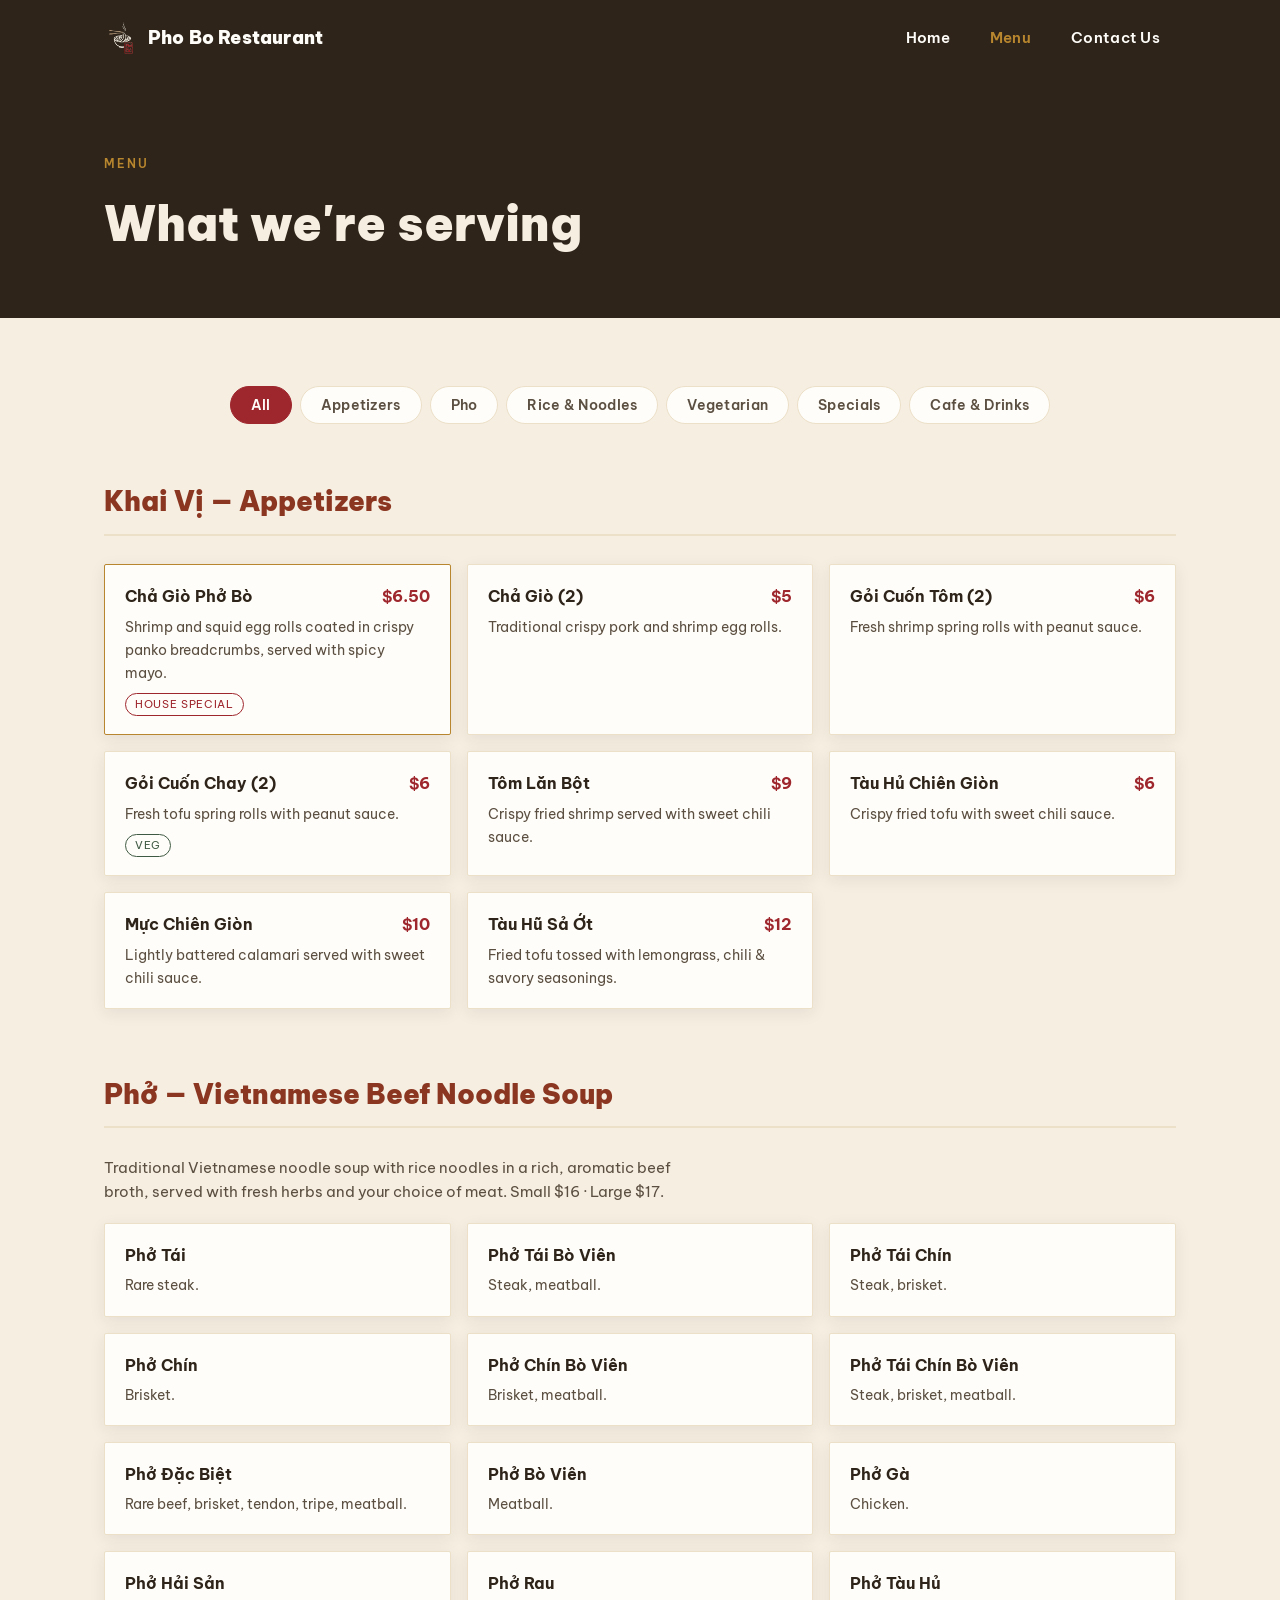
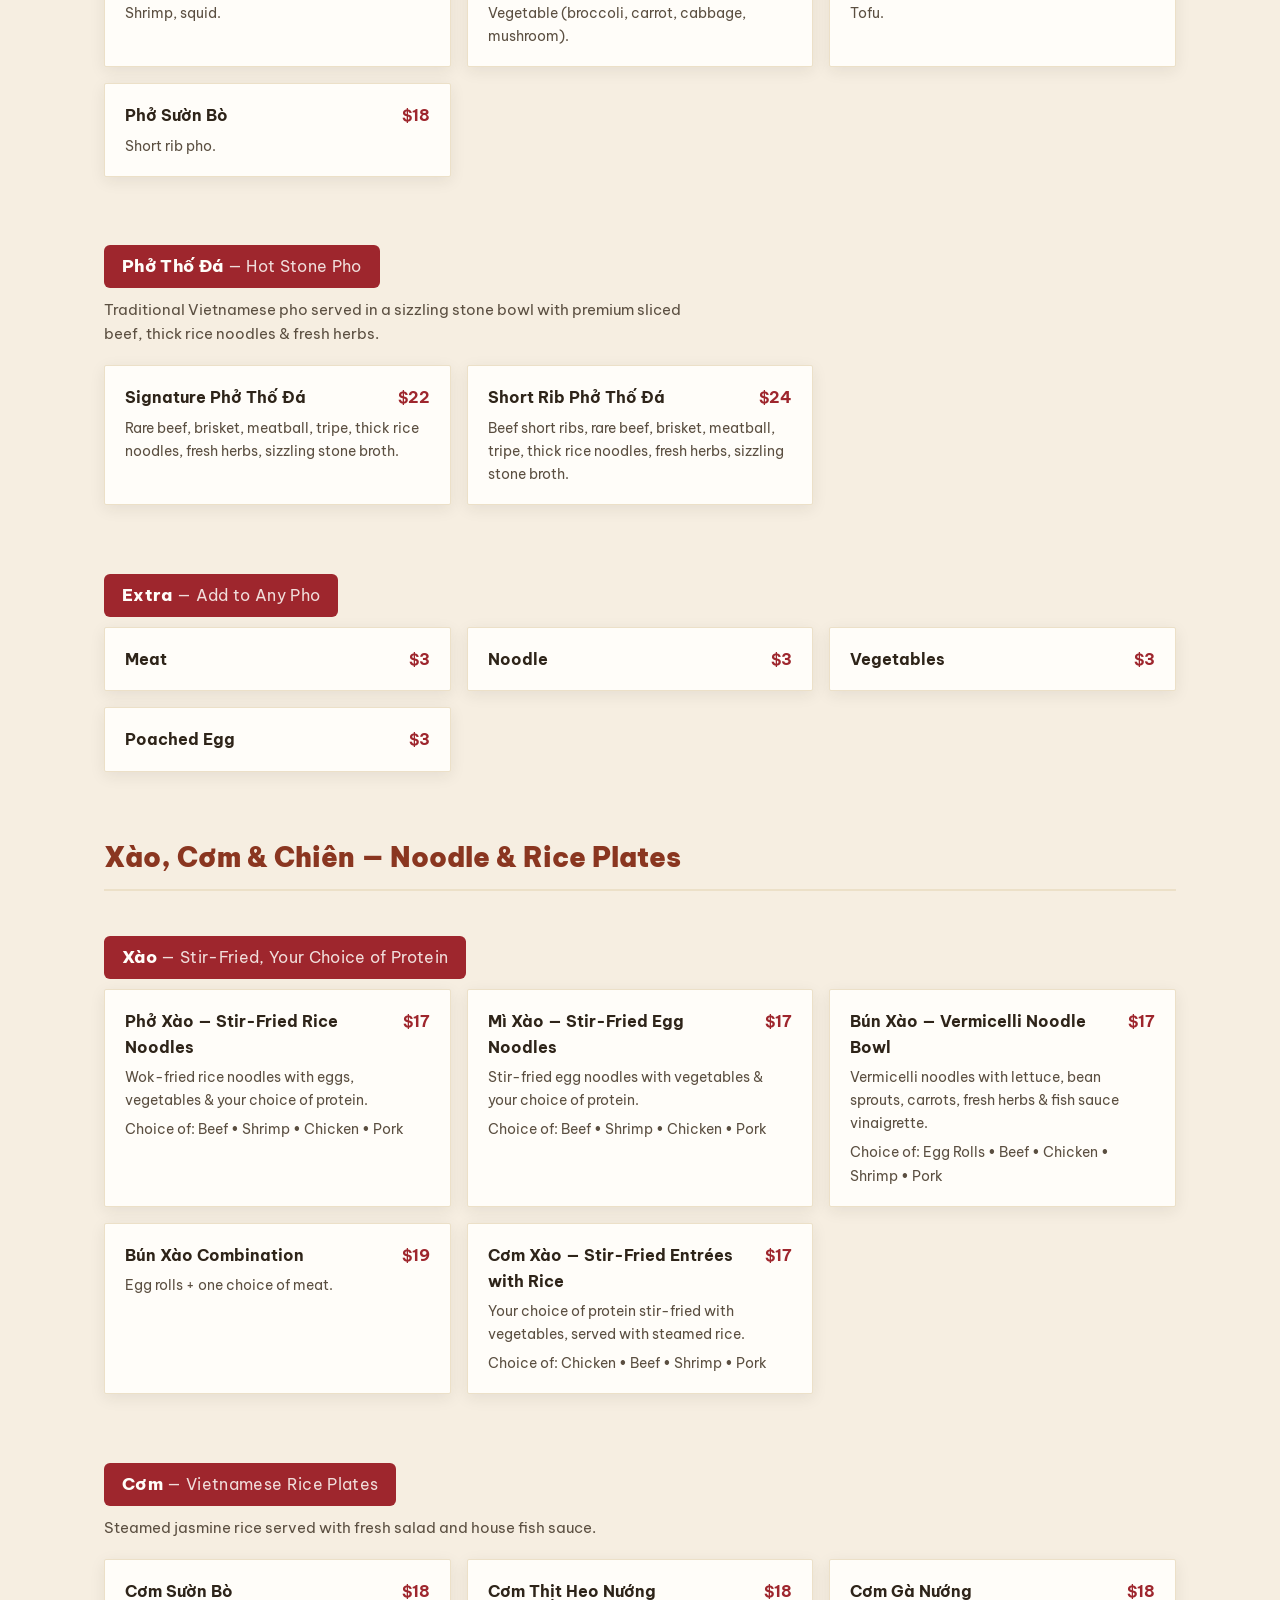
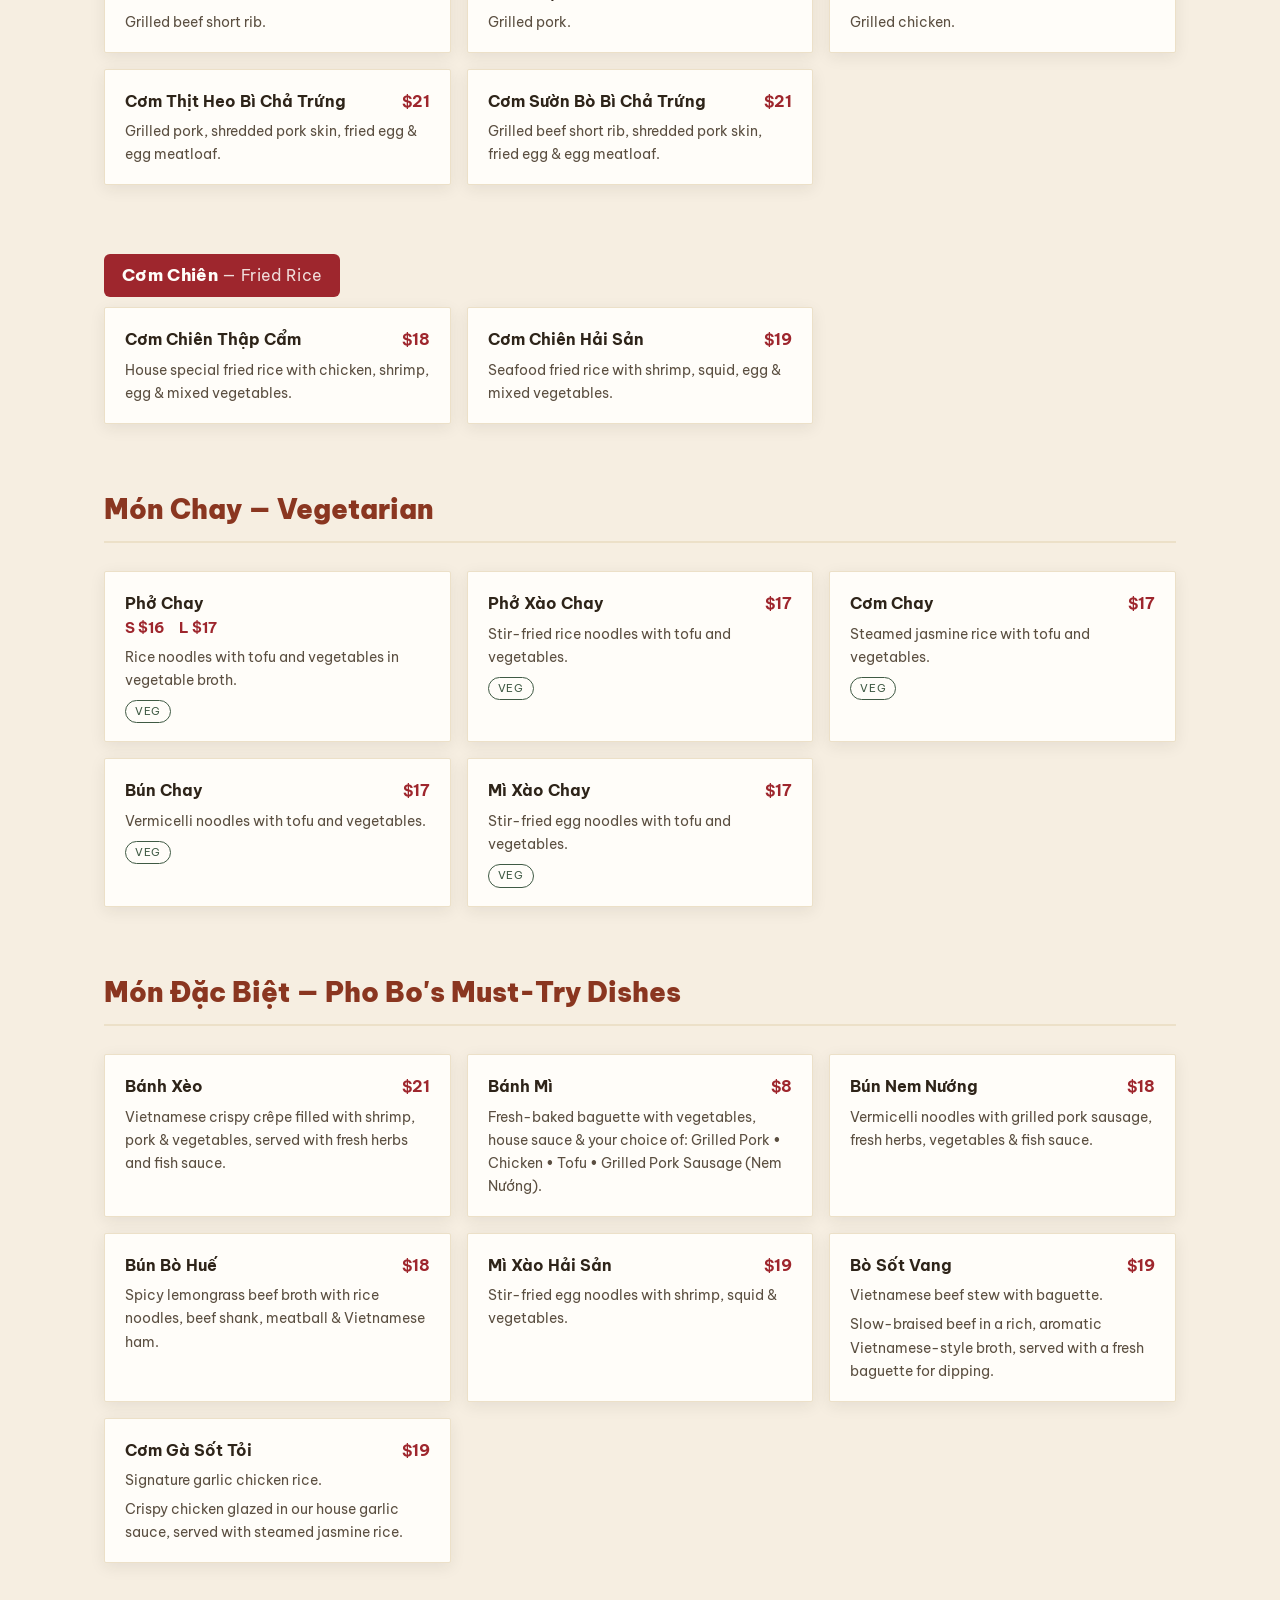
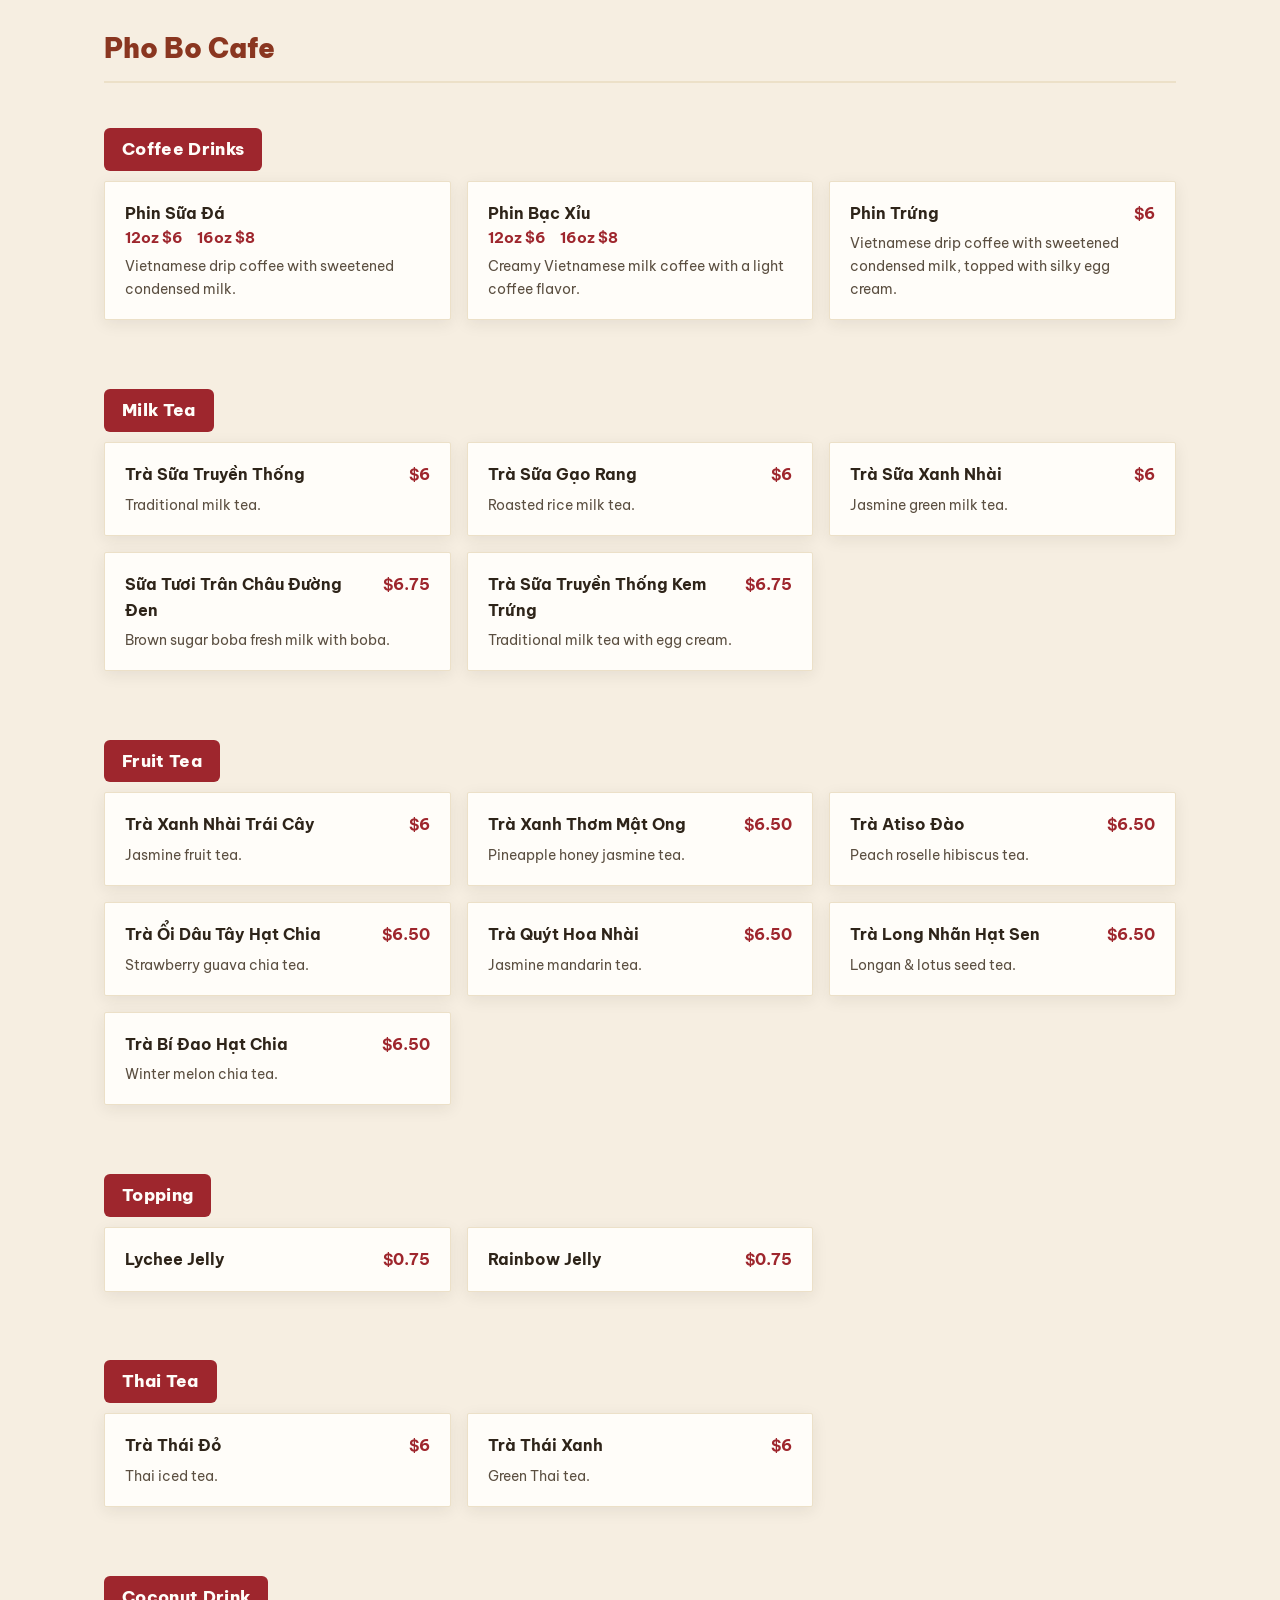
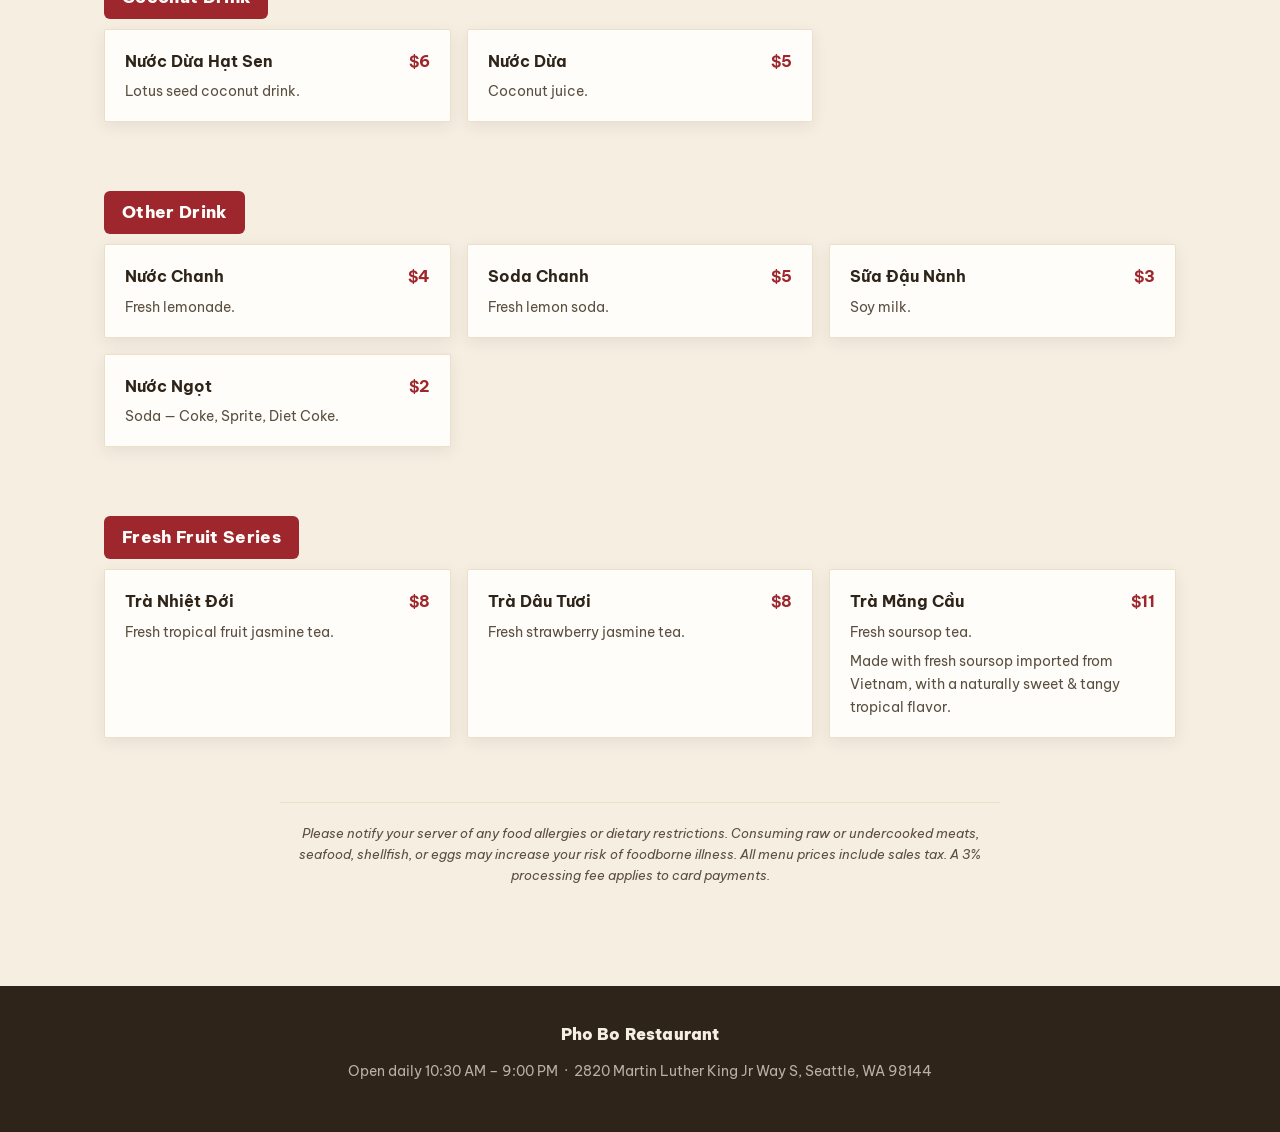
==== commit 8d40ab96: "Current live version" ====
--- a/menu.html
+++ b/menu.html
@@ -56,49 +56,39 @@
       <h2 class="menu-group-title">Khai Vị — Appetizers</h2>
       <div class="menu-category">
         <div class="menu-grid">
-          <div class="menu-item">
-            <div class="menu-item-row">
-              <span class="menu-item-name">Chả Giò Truyền Thống (2)</span>
-              <span class="menu-item-price">$5</span>
-            </div>
+          <div class="menu-item is-popular">
+            <div class="menu-item-row"><span class="menu-item-name">Chả Giò Phở Bò</span><span class="menu-item-price">$6.50</span></div>
+            <p class="menu-item-desc">Shrimp and squid egg rolls coated in crispy panko breadcrumbs, served with spicy mayo.</p>
+            <span class="menu-item-tag" style="color:var(--color-lacquer); border-color:var(--color-lacquer);">House Special</span>
+          </div>
+          <div class="menu-item">
+            <div class="menu-item-row"><span class="menu-item-name">Chả Giò (2)</span><span class="menu-item-price">$5</span></div>
             <p class="menu-item-desc">Traditional crispy pork and shrimp egg rolls.</p>
           </div>
           <div class="menu-item">
-            <div class="menu-item-row">
-              <span class="menu-item-name">Gỏi Cuốn (2)</span>
-              <span class="menu-item-price">$6</span>
-            </div>
-            <p class="menu-item-desc">Fresh shrimp spring rolls.</p>
-          </div>
-          <div class="menu-item">
-            <div class="menu-item-row">
-              <span class="menu-item-name">Gỏi Cuốn Chay (2)</span>
-              <span class="menu-item-price">$6</span>
-            </div>
-            <p class="menu-item-desc">Fresh tofu spring rolls.</p>
+            <div class="menu-item-row"><span class="menu-item-name">Gỏi Cuốn Tôm (2)</span><span class="menu-item-price">$6</span></div>
+            <p class="menu-item-desc">Fresh shrimp spring rolls with peanut sauce.</p>
+          </div>
+          <div class="menu-item">
+            <div class="menu-item-row"><span class="menu-item-name">Gỏi Cuốn Chay (2)</span><span class="menu-item-price">$6</span></div>
+            <p class="menu-item-desc">Fresh tofu spring rolls with peanut sauce.</p>
             <span class="menu-item-tag">Veg</span>
           </div>
           <div class="menu-item">
-            <div class="menu-item-row">
-              <span class="menu-item-name">Tôm Lăn Bột</span>
-              <span class="menu-item-price">$9</span>
-            </div>
-            <p class="menu-item-desc">Crispy shrimp with sweet chili sauce.</p>
-          </div>
-          <div class="menu-item">
-            <div class="menu-item-row">
-              <span class="menu-item-name">Tàu Hủ Chiên Giòn</span>
-              <span class="menu-item-price">$6</span>
-            </div>
+            <div class="menu-item-row"><span class="menu-item-name">Tôm Lăn Bột</span><span class="menu-item-price">$9</span></div>
+            <p class="menu-item-desc">Crispy fried shrimp served with sweet chili sauce.</p>
+          </div>
+          <div class="menu-item">
+            <div class="menu-item-row"><span class="menu-item-name">Tàu Hủ Chiên Giòn</span><span class="menu-item-price">$6</span></div>
             <p class="menu-item-desc">Crispy fried tofu with sweet chili sauce.</p>
-            <span class="menu-item-tag">Veg</span>
-          </div>
-          <div class="menu-item">
-            <div class="menu-item-row">
-              <span class="menu-item-name">Chả Giò Signature (2)</span>
-              <span class="menu-item-price">$7</span>
-            </div>
-            <p class="menu-item-desc">House special egg rolls with shrimp &amp; squid, served with spicy mayo.</p>
+          </div>
+          <div class="menu-item">
+            <div class="menu-item-row"><span class="menu-item-name">Mực Chiên Giòn</span><span class="menu-item-price">$10</span></div>
+            <p class="menu-item-desc">Lightly battered calamari served with sweet chili sauce.</p>
+          </div>
+          <div class="menu-item">
+            <div class="menu-item-row"><span class="menu-item-name">Tàu Hũ Sả Ớt</span><span class="menu-item-price">$12</span></div>
+            <p class="menu-item-desc">Fried tofu tossed with lemongrass, chili &amp; savory seasonings.</p>
           </div>
         </div>
       </div>
@@ -108,21 +98,19 @@
     <div class="menu-group" data-group="pho">
       <h2 class="menu-group-title">Phở — Vietnamese Beef Noodle Soup</h2>
       <div class="menu-category">
-        <p class="menu-category-note">All pho served with rice noodles and beef broth. Small $16 · Large $17.</p>
-        <div class="menu-grid">
-          <div class="menu-item is-popular">
-            <div class="menu-item-row">
-              <span class="menu-item-name"><span class="star">★</span>Phở Tái</span>
-            </div>
-            <p class="menu-item-desc">Rare beef.</p>
+        <p class="menu-category-note">Traditional Vietnamese noodle soup with rice noodles in a rich, aromatic beef broth, served with fresh herbs and your choice of meat. Small $16 · Large $17.</p>
+        <div class="menu-grid">
+          <div class="menu-item">
+            <div class="menu-item-row"><span class="menu-item-name">Phở Tái</span></div>
+            <p class="menu-item-desc">Rare steak.</p>
           </div>
           <div class="menu-item">
             <div class="menu-item-row"><span class="menu-item-name">Phở Tái Bò Viên</span></div>
-            <p class="menu-item-desc">Rare beef, meatball.</p>
+            <p class="menu-item-desc">Steak, meatball.</p>
           </div>
           <div class="menu-item">
             <div class="menu-item-row"><span class="menu-item-name">Phở Tái Chín</span></div>
-            <p class="menu-item-desc">Rare beef, well-done lean brisket.</p>
+            <p class="menu-item-desc">Steak, brisket.</p>
           </div>
           <div class="menu-item">
             <div class="menu-item-row"><span class="menu-item-name">Phở Chín</span></div>
@@ -134,10 +122,10 @@
           </div>
           <div class="menu-item">
             <div class="menu-item-row"><span class="menu-item-name">Phở Tái Chín Bò Viên</span></div>
-            <p class="menu-item-desc">Rare beef, brisket, meatball.</p>
-          </div>
-          <div class="menu-item is-popular">
-            <div class="menu-item-row"><span class="menu-item-name"><span class="star">★</span>Phở Đặc Biệt</span></div>
+            <p class="menu-item-desc">Steak, brisket, meatball.</p>
+          </div>
+          <div class="menu-item">
+            <div class="menu-item-row"><span class="menu-item-name">Phở Đặc Biệt</span></div>
             <p class="menu-item-desc">Rare beef, brisket, tendon, tripe, meatball.</p>
           </div>
           <div class="menu-item">
@@ -150,52 +138,50 @@
           </div>
           <div class="menu-item">
             <div class="menu-item-row"><span class="menu-item-name">Phở Hải Sản</span></div>
-            <p class="menu-item-desc">Prawn, squid.</p>
+            <p class="menu-item-desc">Shrimp, squid.</p>
           </div>
           <div class="menu-item">
             <div class="menu-item-row"><span class="menu-item-name">Phở Rau</span></div>
-            <p class="menu-item-desc">Broccoli, carrot, mushroom, cabbage.</p>
-            <span class="menu-item-tag">Veg</span>
+            <p class="menu-item-desc">Vegetable (broccoli, carrot, cabbage, mushroom).</p>
           </div>
           <div class="menu-item">
             <div class="menu-item-row"><span class="menu-item-name">Phở Tàu Hủ</span></div>
             <p class="menu-item-desc">Tofu.</p>
-            <span class="menu-item-tag">Veg</span>
-          </div>
-        </div>
-        <p class="menu-category-note" style="margin-top:20px;">
-          Extra add-ons — Meat $3 · Noodle $3 · Vegetable $3 · Poached Egg $3
-        </p>
-      </div>
-
-      <div class="menu-category" style="margin-top:40px;">
-        <h3 class="menu-category-title">Phở Xào <span class="menu-category-native">— Stir-Fried Rice Noodle</span></h3>
-        <p class="menu-category-note">$17.00 each.</p>
-        <div class="menu-grid">
-          <div class="menu-item"><div class="menu-item-row"><span class="menu-item-name">Phở Bò Xào</span></div><p class="menu-item-desc">Beef.</p></div>
-          <div class="menu-item"><div class="menu-item-row"><span class="menu-item-name">Phở Tôm Xào</span></div><p class="menu-item-desc">Prawn.</p></div>
-          <div class="menu-item"><div class="menu-item-row"><span class="menu-item-name">Phở Gà Xào</span></div><p class="menu-item-desc">Chicken.</p></div>
-          <div class="menu-item"><div class="menu-item-row"><span class="menu-item-name">Phở Thịt Heo Xào</span></div><p class="menu-item-desc">Pork.</p></div>
-        </div>
-      </div>
-
-      <div class="menu-category" style="margin-top:40px;">
-        <h3 class="menu-category-title">Hot Stone Pho</h3>
-        <p class="menu-category-note">A traditional pho experience featuring a sizzling stone bowl, premium sliced beef, fresh herbs, and rice noodles.</p>
-        <div class="menu-grid">
-          <div class="menu-item">
-            <div class="menu-item-row">
-              <span class="menu-item-name">Signature Thổ Đạ</span>
-              <span class="menu-item-price">$22</span>
-            </div>
-            <p class="menu-item-desc">Rare beef, brisket, meatball, tripe, rice noodles, fresh herbs, sizzling stone broth.</p>
-          </div>
-          <div class="menu-item">
-            <div class="menu-item-row">
-              <span class="menu-item-name">Short Rib Thổ Đạ</span>
-              <span class="menu-item-price">$24</span>
-            </div>
-            <p class="menu-item-desc">Beef short ribs, rice noodles, fresh herbs, sizzling stone broth.</p>
+          </div>
+          <div class="menu-item">
+            <div class="menu-item-row"><span class="menu-item-name">Phở Sườn Bò</span><span class="menu-item-price">$18</span></div>
+            <p class="menu-item-desc">Short rib pho.</p>
+          </div>
+        </div>
+      </div>
+      <div class="menu-category" style="margin-top:40px;">
+        <h3 class="menu-category-title">Phở Thố Đá <span class="menu-category-native">— Hot Stone Pho</span></h3>
+        <p class="menu-category-note">Traditional Vietnamese pho served in a sizzling stone bowl with premium sliced beef, thick rice noodles &amp; fresh herbs.</p>
+        <div class="menu-grid">
+          <div class="menu-item">
+            <div class="menu-item-row"><span class="menu-item-name">Signature Phở Thố Đá</span><span class="menu-item-price">$22</span></div>
+            <p class="menu-item-desc">Rare beef, brisket, meatball, tripe, thick rice noodles, fresh herbs, sizzling stone broth.</p>
+          </div>
+          <div class="menu-item">
+            <div class="menu-item-row"><span class="menu-item-name">Short Rib Phở Thố Đá</span><span class="menu-item-price">$24</span></div>
+            <p class="menu-item-desc">Beef short ribs, rare beef, brisket, meatball, tripe, thick rice noodles, fresh herbs, sizzling stone broth.</p>
+          </div>
+        </div>
+      </div>
+      <div class="menu-category" style="margin-top:40px;">
+        <h3 class="menu-category-title">Extra <span class="menu-category-native">— Add to Any Pho</span></h3>
+        <div class="menu-grid">
+          <div class="menu-item">
+            <div class="menu-item-row"><span class="menu-item-name">Meat</span><span class="menu-item-price">$3</span></div>
+          </div>
+          <div class="menu-item">
+            <div class="menu-item-row"><span class="menu-item-name">Noodle</span><span class="menu-item-price">$3</span></div>
+          </div>
+          <div class="menu-item">
+            <div class="menu-item-row"><span class="menu-item-name">Vegetables</span><span class="menu-item-price">$3</span></div>
+          </div>
+          <div class="menu-item">
+            <div class="menu-item-row"><span class="menu-item-name">Poached Egg</span><span class="menu-item-price">$3</span></div>
           </div>
         </div>
       </div>
@@ -203,63 +189,73 @@
 
     <!-- ================= RICE & NOODLES ================= -->
     <div class="menu-group" data-group="rice-noodles">
-      <h2 class="menu-group-title">Bún, Cơm &amp; Mì — Rice &amp; Noodle Plates</h2>
-
+      <h2 class="menu-group-title">Xào, Cơm &amp; Chiên — Noodle &amp; Rice Plates</h2>
       <div class="menu-category">
-        <h3 class="menu-category-title">Bún <span class="menu-category-native">— Vermicelli Noodle Bowl</span></h3>
-        <p class="menu-category-note">Thin fresh noodles on a bed of bean sprout and lettuce, garnished with shredded carrots and basil, served with fish sauce vinaigrette. $17.00 each.</p>
-        <div class="menu-grid">
-          <div class="menu-item is-popular"><div class="menu-item-row"><span class="menu-item-name"><span class="star">★</span>Bún Chả Giò</span></div><p class="menu-item-desc">Fried egg rolls.</p></div>
-          <div class="menu-item"><div class="menu-item-row"><span class="menu-item-name">Bún Bò Xào</span></div><p class="menu-item-desc">Stir-fried beef.</p></div>
-          <div class="menu-item"><div class="menu-item-row"><span class="menu-item-name">Bún Gà Xào</span></div><p class="menu-item-desc">Stir-fried chicken.</p></div>
-          <div class="menu-item"><div class="menu-item-row"><span class="menu-item-name">Bún Tôm Xào</span></div><p class="menu-item-desc">Stir-fried prawn.</p></div>
-          <div class="menu-item"><div class="menu-item-row"><span class="menu-item-name">Bún Heo Xào</span></div><p class="menu-item-desc">Stir-fried pork.</p></div>
-        </div>
-      </div>
-
+        <h3 class="menu-category-title">Xào <span class="menu-category-native">— Stir-Fried, Your Choice of Protein</span></h3>
+        <div class="menu-grid">
+          <div class="menu-item">
+            <div class="menu-item-row"><span class="menu-item-name">Phở Xào — Stir-Fried Rice Noodles</span><span class="menu-item-price">$17</span></div>
+            <p class="menu-item-desc">Wok-fried rice noodles with eggs, vegetables &amp; your choice of protein.</p>
+            <p class="menu-item-desc">Choice of: Beef • Shrimp • Chicken • Pork</p>
+          </div>
+          <div class="menu-item">
+            <div class="menu-item-row"><span class="menu-item-name">Mì Xào — Stir-Fried Egg Noodles</span><span class="menu-item-price">$17</span></div>
+            <p class="menu-item-desc">Stir-fried egg noodles with vegetables &amp; your choice of protein.</p>
+            <p class="menu-item-desc">Choice of: Beef • Shrimp • Chicken • Pork</p>
+          </div>
+          <div class="menu-item">
+            <div class="menu-item-row"><span class="menu-item-name">Bún Xào — Vermicelli Noodle Bowl</span><span class="menu-item-price">$17</span></div>
+            <p class="menu-item-desc">Vermicelli noodles with lettuce, bean sprouts, carrots, fresh herbs &amp; fish sauce vinaigrette.</p>
+            <p class="menu-item-desc">Choice of: Egg Rolls • Beef • Chicken • Shrimp • Pork</p>
+          </div>
+          <div class="menu-item">
+            <div class="menu-item-row"><span class="menu-item-name">Bún Xào Combination</span><span class="menu-item-price">$19</span></div>
+            <p class="menu-item-desc">Egg rolls + one choice of meat.</p>
+          </div>
+          <div class="menu-item">
+            <div class="menu-item-row"><span class="menu-item-name">Cơm Xào — Stir-Fried Entrées with Rice</span><span class="menu-item-price">$17</span></div>
+            <p class="menu-item-desc">Your choice of protein stir-fried with vegetables, served with steamed rice.</p>
+            <p class="menu-item-desc">Choice of: Chicken • Beef • Shrimp • Pork</p>
+          </div>
+        </div>
+      </div>
       <div class="menu-category" style="margin-top:40px;">
         <h3 class="menu-category-title">Cơm <span class="menu-category-native">— Vietnamese Rice Plates</span></h3>
-        <p class="menu-category-note">Steamed jasmine rice served with fresh salad and house fish sauce dressing. $18.00 each.</p>
-        <div class="menu-grid">
-          <div class="menu-item"><div class="menu-item-row"><span class="menu-item-name">Cơm Sườn Bò</span></div><p class="menu-item-desc">Grilled beef short rib.</p></div>
-          <div class="menu-item is-popular"><div class="menu-item-row"><span class="menu-item-name"><span class="star">★</span>Cơm Sườn</span></div><p class="menu-item-desc">Grilled pork chop.</p></div>
-          <div class="menu-item"><div class="menu-item-row"><span class="menu-item-name">Cơm Gà Nướng</span></div><p class="menu-item-desc">Grilled chicken.</p></div>
-        </div>
-      </div>
-
-      <div class="menu-category" style="margin-top:40px;">
-        <h3 class="menu-category-title">Cơm Xào <span class="menu-category-native">— Stir-Fried Rice</span></h3>
-        <p class="menu-category-note">$17.00 each.</p>
-        <div class="menu-grid">
-          <div class="menu-item"><div class="menu-item-row"><span class="menu-item-name">Cơm Gà Xào</span></div><p class="menu-item-desc">Steamed rice with stir-fried chicken and vegetables.</p></div>
-          <div class="menu-item"><div class="menu-item-row"><span class="menu-item-name">Cơm Bò Xào</span></div><p class="menu-item-desc">Steamed rice with stir-fried beef and vegetables.</p></div>
-          <div class="menu-item"><div class="menu-item-row"><span class="menu-item-name">Cơm Tôm Xào</span></div><p class="menu-item-desc">Steamed rice with stir-fried shrimp and vegetables.</p></div>
-          <div class="menu-item"><div class="menu-item-row"><span class="menu-item-name">Cơm Heo Xào</span></div><p class="menu-item-desc">Steamed rice with stir-fried pork and vegetables.</p></div>
-        </div>
-      </div>
-
+        <p class="menu-category-note">Steamed jasmine rice served with fresh salad and house fish sauce.</p>
+        <div class="menu-grid">
+          <div class="menu-item">
+            <div class="menu-item-row"><span class="menu-item-name">Cơm Sườn Bò</span><span class="menu-item-price">$18</span></div>
+            <p class="menu-item-desc">Grilled beef short rib.</p>
+          </div>
+          <div class="menu-item">
+            <div class="menu-item-row"><span class="menu-item-name">Cơm Thịt Heo Nướng</span><span class="menu-item-price">$18</span></div>
+            <p class="menu-item-desc">Grilled pork.</p>
+          </div>
+          <div class="menu-item">
+            <div class="menu-item-row"><span class="menu-item-name">Cơm Gà Nướng</span><span class="menu-item-price">$18</span></div>
+            <p class="menu-item-desc">Grilled chicken.</p>
+          </div>
+          <div class="menu-item">
+            <div class="menu-item-row"><span class="menu-item-name">Cơm Thịt Heo Bì Chả Trứng</span><span class="menu-item-price">$21</span></div>
+            <p class="menu-item-desc">Grilled pork, shredded pork skin, fried egg &amp; egg meatloaf.</p>
+          </div>
+          <div class="menu-item">
+            <div class="menu-item-row"><span class="menu-item-name">Cơm Sườn Bò Bì Chả Trứng</span><span class="menu-item-price">$21</span></div>
+            <p class="menu-item-desc">Grilled beef short rib, shredded pork skin, fried egg &amp; egg meatloaf.</p>
+          </div>
+        </div>
+      </div>
       <div class="menu-category" style="margin-top:40px;">
         <h3 class="menu-category-title">Cơm Chiên <span class="menu-category-native">— Fried Rice</span></h3>
         <div class="menu-grid">
           <div class="menu-item">
             <div class="menu-item-row"><span class="menu-item-name">Cơm Chiên Thập Cẩm</span><span class="menu-item-price">$18</span></div>
-            <p class="menu-item-desc">House special fried rice with chicken, shrimp, eggs and mixed vegetable.</p>
+            <p class="menu-item-desc">House special fried rice with chicken, shrimp, egg &amp; mixed vegetables.</p>
           </div>
           <div class="menu-item">
             <div class="menu-item-row"><span class="menu-item-name">Cơm Chiên Hải Sản</span><span class="menu-item-price">$19</span></div>
-            <p class="menu-item-desc">Seafood fried rice with eggs and mixed vegetable (prawn and squid).</p>
-          </div>
-        </div>
-      </div>
-
-      <div class="menu-category" style="margin-top:40px;">
-        <h3 class="menu-category-title">Mì Xào <span class="menu-category-native">— Stir-Fried Egg Noodles</span></h3>
-        <p class="menu-category-note">$17.00 each.</p>
-        <div class="menu-grid">
-          <div class="menu-item"><div class="menu-item-row"><span class="menu-item-name">Mì Bò Xào</span></div><p class="menu-item-desc">Stir-fried egg noodle with beef and vegetables.</p></div>
-          <div class="menu-item"><div class="menu-item-row"><span class="menu-item-name">Mì Tôm Xào</span></div><p class="menu-item-desc">Stir-fried egg noodle with shrimp and vegetables.</p></div>
-          <div class="menu-item"><div class="menu-item-row"><span class="menu-item-name">Mì Gà Xào</span></div><p class="menu-item-desc">Stir-fried egg noodle with chicken and vegetables.</p></div>
-          <div class="menu-item"><div class="menu-item-row"><span class="menu-item-name">Mì Heo Xào</span></div><p class="menu-item-desc">Stir-fried egg noodle with pork and vegetables.</p></div>
+            <p class="menu-item-desc">Seafood fried rice with shrimp, squid, egg &amp; mixed vegetables.</p>
+          </div>
         </div>
       </div>
     </div>
@@ -270,31 +266,29 @@
       <div class="menu-category">
         <div class="menu-grid">
           <div class="menu-item">
-            <div class="menu-item-row">
-              <span class="menu-item-name">Phở Chay</span>
-            </div>
+            <div class="menu-item-row"><span class="menu-item-name">Phở Chay</span></div>
             <div class="menu-item-sizes"><span>S $16</span><span>L $17</span></div>
-            <p class="menu-item-desc">Tofu, vegetables, noodle and veggie broth.</p>
+            <p class="menu-item-desc">Rice noodles with tofu and vegetables in vegetable broth.</p>
             <span class="menu-item-tag">Veg</span>
           </div>
           <div class="menu-item">
             <div class="menu-item-row"><span class="menu-item-name">Phở Xào Chay</span><span class="menu-item-price">$17</span></div>
-            <p class="menu-item-desc">Stir-fried rice noodle with tofu and vegetables.</p>
+            <p class="menu-item-desc">Stir-fried rice noodles with tofu and vegetables.</p>
             <span class="menu-item-tag">Veg</span>
           </div>
           <div class="menu-item">
             <div class="menu-item-row"><span class="menu-item-name">Cơm Chay</span><span class="menu-item-price">$17</span></div>
-            <p class="menu-item-desc">Steamed rice with tofu and vegetables.</p>
+            <p class="menu-item-desc">Steamed jasmine rice with tofu and vegetables.</p>
             <span class="menu-item-tag">Veg</span>
           </div>
           <div class="menu-item">
             <div class="menu-item-row"><span class="menu-item-name">Bún Chay</span><span class="menu-item-price">$17</span></div>
-            <p class="menu-item-desc">Vermicelli noodle with tofu and vegetables.</p>
+            <p class="menu-item-desc">Vermicelli noodles with tofu and vegetables.</p>
             <span class="menu-item-tag">Veg</span>
           </div>
           <div class="menu-item">
             <div class="menu-item-row"><span class="menu-item-name">Mì Xào Chay</span><span class="menu-item-price">$17</span></div>
-            <p class="menu-item-desc">Stir-fried noodle with tofu and vegetables.</p>
+            <p class="menu-item-desc">Stir-fried egg noodles with tofu and vegetables.</p>
             <span class="menu-item-tag">Veg</span>
           </div>
         </div>
@@ -303,121 +297,198 @@
 
     <!-- ================= SPECIALS ================= -->
     <div class="menu-group" data-group="specials">
-      <h2 class="menu-group-title">Món Đặc Biệt — Pho Bo's Must Try</h2>
+      <h2 class="menu-group-title">Món Đặc Biệt — Pho Bo's Must-Try Dishes</h2>
       <div class="menu-category">
         <div class="menu-grid">
           <div class="menu-item">
-            <div class="menu-item-row"><span class="menu-item-name">Bánh Xèo</span><span class="menu-item-price">$20</span></div>
-            <p class="menu-item-desc">Vietnamese crispy crêpe filled with shrimp, pork and vegetables, served with fresh herbs and dipping fish sauce.</p>
+            <div class="menu-item-row"><span class="menu-item-name">Bánh Xèo</span><span class="menu-item-price">$21</span></div>
+            <p class="menu-item-desc">Vietnamese crispy crêpe filled with shrimp, pork &amp; vegetables, served with fresh herbs and fish sauce.</p>
           </div>
           <div class="menu-item">
             <div class="menu-item-row"><span class="menu-item-name">Bánh Mì</span><span class="menu-item-price">$8</span></div>
-            <p class="menu-item-desc">Fresh baked baguette with vegetable and house sauce. Choice of grilled pork, chicken, tofu, or grilled pork sausage (nem nướng).</p>
-          </div>
-          <div class="menu-item">
-            <div class="menu-item-row"><span class="menu-item-name">Bún Nem Nướng</span><span class="menu-item-price">$17</span></div>
-            <p class="menu-item-desc">Flavor-packed grilled pork sausage over noodles, with a medley of aromatic herbs and a balanced Vietnamese fish sauce.</p>
-            <span class="menu-item-tag" style="color:var(--color-lacquer); border-color:var(--color-lacquer);">New</span>
+            <p class="menu-item-desc">Fresh-baked baguette with vegetables, house sauce &amp; your choice of: Grilled Pork • Chicken • Tofu • Grilled Pork Sausage (Nem Nướng).</p>
+          </div>
+          <div class="menu-item">
+            <div class="menu-item-row"><span class="menu-item-name">Bún Nem Nướng</span><span class="menu-item-price">$18</span></div>
+            <p class="menu-item-desc">Vermicelli noodles with grilled pork sausage, fresh herbs, vegetables &amp; fish sauce.</p>
           </div>
           <div class="menu-item">
             <div class="menu-item-row"><span class="menu-item-name">Bún Bò Huế</span><span class="menu-item-price">$18</span></div>
-            <p class="menu-item-desc">Spicy lemongrass beef broth with rice noodles, beef shank, pork hock, and Vietnamese ham.</p>
+            <p class="menu-item-desc">Spicy lemongrass beef broth with rice noodles, beef shank, meatball &amp; Vietnamese ham.</p>
           </div>
           <div class="menu-item">
             <div class="menu-item-row"><span class="menu-item-name">Mì Xào Hải Sản</span><span class="menu-item-price">$19</span></div>
-            <p class="menu-item-desc">Seafood stir-fried egg noodle.</p>
-          </div>
-        </div>
-      </div>
-    </div>
-
-    <!-- ================= DRINKS / CAFE ================= -->
+            <p class="menu-item-desc">Stir-fried egg noodles with shrimp, squid &amp; vegetables.</p>
+          </div>
+          <div class="menu-item">
+            <div class="menu-item-row"><span class="menu-item-name">Bò Sốt Vang</span><span class="menu-item-price">$19</span></div>
+            <p class="menu-item-desc">Vietnamese beef stew with baguette.</p>
+            <p class="menu-item-desc">Slow-braised beef in a rich, aromatic Vietnamese-style broth, served with a fresh baguette for dipping.</p>
+          </div>
+          <div class="menu-item">
+            <div class="menu-item-row"><span class="menu-item-name">Cơm Gà Sốt Tỏi</span><span class="menu-item-price">$19</span></div>
+            <p class="menu-item-desc">Signature garlic chicken rice.</p>
+            <p class="menu-item-desc">Crispy chicken glazed in our house garlic sauce, served with steamed jasmine rice.</p>
+          </div>
+        </div>
+      </div>
+    </div>
+
+    <!-- ================= CAFE & DRINKS ================= -->
     <div class="menu-group" data-group="drinks">
       <h2 class="menu-group-title">Pho Bo Cafe</h2>
 
-      <div class="promo-banner">
-        <span class="promo-tag">Free Drink</span>
-        <span class="promo-text">with purchase</span>
-      </div>
-
       <div class="menu-category">
         <h3 class="menu-category-title">Coffee Drinks</h3>
         <div class="menu-grid">
           <div class="menu-item">
-            <div class="menu-item-row"><span class="menu-item-name">Phin Đen Đá</span><span class="menu-item-price">$5</span></div>
-            <p class="menu-item-desc">Traditional Vietnamese drip coffee, sweetened · 12oz.</p>
-          </div>
-          <div class="menu-item">
-            <div class="menu-item-row"><span class="menu-item-name">Phin Sữa Đá</span><span class="menu-item-price">$6</span></div>
-            <p class="menu-item-desc">Drip coffee with sweetened condensed milk · 12oz.</p>
-          </div>
-          <div class="menu-item">
-            <div class="menu-item-row"><span class="menu-item-name">Phin Bạc Xỉu</span><span class="menu-item-price">$6</span></div>
-            <p class="menu-item-desc">Rich, creamy Vietnamese milk coffee with a lighter coffee flavor · 12oz.</p>
+            <div class="menu-item-row"><span class="menu-item-name">Phin Sữa Đá</span></div>
+            <div class="menu-item-sizes"><span>12oz $6</span><span>16oz $8</span></div>
+            <p class="menu-item-desc">Vietnamese drip coffee with sweetened condensed milk.</p>
+          </div>
+          <div class="menu-item">
+            <div class="menu-item-row"><span class="menu-item-name">Phin Bạc Xỉu</span></div>
+            <div class="menu-item-sizes"><span>12oz $6</span><span>16oz $8</span></div>
+            <p class="menu-item-desc">Creamy Vietnamese milk coffee with a light coffee flavor.</p>
           </div>
           <div class="menu-item">
             <div class="menu-item-row"><span class="menu-item-name">Phin Trứng</span><span class="menu-item-price">$6</span></div>
-            <p class="menu-item-desc">Phin coffee with sweet milk, topped with silky egg cream · 12oz.</p>
-          </div>
-          <div class="menu-item">
-            <div class="menu-item-row"><span class="menu-item-name">Phin Muối</span><span class="menu-item-price">Coming soon</span></div>
-          </div>
-        </div>
-      </div>
-
-      <div class="menu-category" style="margin-top:40px;">
-        <h3 class="menu-category-title">Milk Tea <span class="menu-category-native">— 24oz</span></h3>
-        <p class="menu-category-note">$6.00 each.</p>
-        <div class="menu-grid">
-          <div class="menu-item"><div class="menu-item-row"><span class="menu-item-name">Trà Sữa Truyền Thống</span></div><p class="menu-item-desc">Traditional milk tea.</p></div>
-          <div class="menu-item"><div class="menu-item-row"><span class="menu-item-name">Trà Sữa Gạo Rang</span></div><p class="menu-item-desc">Roasted rice milk tea.</p></div>
-          <div class="menu-item"><div class="menu-item-row"><span class="menu-item-name">Trà Sữa Xanh Nhài</span></div><p class="menu-item-desc">Jasmine milk tea.</p></div>
-          <div class="menu-item"><div class="menu-item-row"><span class="menu-item-name">Trà Sữa Ô Long</span></div><p class="menu-item-desc">Oolong milk tea.</p></div>
-          <div class="menu-item"><div class="menu-item-row"><span class="menu-item-name">Sữa Tươi Trân Châu Đường Đen</span></div><p class="menu-item-desc">Brown sugar fresh milk.</p></div>
-        </div>
-      </div>
-
-      <div class="menu-category" style="margin-top:40px;">
-        <h3 class="menu-category-title">Fruit Tea <span class="menu-category-native">— 24oz</span></h3>
-        <p class="menu-category-note">$6.00 each.</p>
-        <div class="menu-grid">
-          <div class="menu-item"><div class="menu-item-row"><span class="menu-item-name">Trà Xanh Nhài Trái Cây</span></div><p class="menu-item-desc">Jasmine fruit tea — peach, lychee, guava, strawberry, or blueberry.</p></div>
-          <div class="menu-item"><div class="menu-item-row"><span class="menu-item-name">Trà Xanh Thơm Mật Ong</span></div><p class="menu-item-desc">Pineapple honey jasmine tea.</p></div>
-          <div class="menu-item"><div class="menu-item-row"><span class="menu-item-name">Trà Atiso Đào</span></div><p class="menu-item-desc">Peach roselle hibiscus tea.</p></div>
-        </div>
-      </div>
-
-      <div class="menu-category" style="margin-top:40px;">
-        <h3 class="menu-category-title">Summer Fresh Fruit Series <span class="menu-category-native">— Jumbo Cup</span></h3>
-        <div class="menu-grid">
-          <div class="menu-item"><div class="menu-item-row"><span class="menu-item-name">Trà Nhiệt Đới</span><span class="menu-item-price">$9</span></div><p class="menu-item-desc">Tropical fruit jasmine tea.</p></div>
-          <div class="menu-item"><div class="menu-item-row"><span class="menu-item-name">Trà Dâu Tươi</span><span class="menu-item-price">$9</span></div><p class="menu-item-desc">Strawberry fruit jasmine tea.</p></div>
-        </div>
-      </div>
-
-      <div class="menu-category" style="margin-top:40px;">
-        <h3 class="menu-category-title">Other Drinks</h3>
-        <div class="menu-grid">
-          <div class="menu-item"><div class="menu-item-row"><span class="menu-item-name">Trà Thái Đỏ</span><span class="menu-item-price">$6</span></div><p class="menu-item-desc">Thai iced tea.</p></div>
-          <div class="menu-item"><div class="menu-item-row"><span class="menu-item-name">Trà Thái Xanh</span><span class="menu-item-price">$6</span></div><p class="menu-item-desc">Green Thai iced tea.</p></div>
-          <div class="menu-item"><div class="menu-item-row"><span class="menu-item-name">Nước Chanh</span><span class="menu-item-price">$4</span></div><p class="menu-item-desc">Fresh lemonade.</p></div>
-          <div class="menu-item"><div class="menu-item-row"><span class="menu-item-name">Soda Chanh</span><span class="menu-item-price">$5</span></div><p class="menu-item-desc">Fresh lemon soda.</p></div>
-          <div class="menu-item"><div class="menu-item-row"><span class="menu-item-name">Nước Ngọt</span><span class="menu-item-price">$2</span></div><p class="menu-item-desc">Soda — Coke, Sprite, or Diet Coke.</p></div>
-          <div class="menu-item"><div class="menu-item-row"><span class="menu-item-name">Nước Dừa</span><span class="menu-item-price">$4</span></div><p class="menu-item-desc">Coconut juice.</p></div>
-          <div class="menu-item"><div class="menu-item-row"><span class="menu-item-name">Sữa Đậu Nành</span><span class="menu-item-price">$3</span></div><p class="menu-item-desc">Soy bean milk.</p></div>
-        </div>
-      </div>
-
-      <div class="menu-category" style="margin-top:40px;">
-        <h3 class="menu-category-title">Toppings</h3>
-        <div class="menu-grid">
-          <div class="menu-item"><div class="menu-item-row"><span class="menu-item-name">Brown Sugar Boba</span><span class="menu-item-price">$0.50</span></div></div>
-          <div class="menu-item"><div class="menu-item-row"><span class="menu-item-name">Thạch Vải</span><span class="menu-item-price">$0.50</span></div><p class="menu-item-desc">Lychee jelly.</p></div>
-          <div class="menu-item"><div class="menu-item-row"><span class="menu-item-name">Thạch Dâu</span><span class="menu-item-price">$0.50</span></div><p class="menu-item-desc">Strawberry jelly.</p></div>
-          <div class="menu-item"><div class="menu-item-row"><span class="menu-item-name">Thạch Phô Mai</span><span class="menu-item-price">$1 / 3pcs</span></div><p class="menu-item-desc">Cheese ball.</p></div>
-          <div class="menu-item"><div class="menu-item-row"><span class="menu-item-name">Pudding Trứng</span><span class="menu-item-price">$1 / 4pcs</span></div><p class="menu-item-desc">Egg pudding.</p></div>
-          <div class="menu-item"><div class="menu-item-row"><span class="menu-item-name">Pudding Socola</span><span class="menu-item-price">$1 / 4pcs</span></div><p class="menu-item-desc">Chocolate pudding.</p></div>
-          <div class="menu-item"><div class="menu-item-row"><span class="menu-item-name">Khúc Bạch</span><span class="menu-item-price">$1 / 3pcs</span></div><p class="menu-item-desc">Milk and cheese panna cotta.</p></div>
+            <p class="menu-item-desc">Vietnamese drip coffee with sweetened condensed milk, topped with silky egg cream.</p>
+          </div>
+        </div>
+      </div>
+      <div class="menu-category" style="margin-top:40px;">
+        <h3 class="menu-category-title">Milk Tea</h3>
+        <div class="menu-grid">
+          <div class="menu-item">
+            <div class="menu-item-row"><span class="menu-item-name">Trà Sữa Truyền Thống</span><span class="menu-item-price">$6</span></div>
+            <p class="menu-item-desc">Traditional milk tea.</p>
+          </div>
+          <div class="menu-item">
+            <div class="menu-item-row"><span class="menu-item-name">Trà Sữa Gạo Rang</span><span class="menu-item-price">$6</span></div>
+            <p class="menu-item-desc">Roasted rice milk tea.</p>
+          </div>
+          <div class="menu-item">
+            <div class="menu-item-row"><span class="menu-item-name">Trà Sữa Xanh Nhài</span><span class="menu-item-price">$6</span></div>
+            <p class="menu-item-desc">Jasmine green milk tea.</p>
+          </div>
+          <div class="menu-item">
+            <div class="menu-item-row"><span class="menu-item-name">Sữa Tươi Trân Châu Đường Đen</span><span class="menu-item-price">$6.75</span></div>
+            <p class="menu-item-desc">Brown sugar boba fresh milk with boba.</p>
+          </div>
+          <div class="menu-item">
+            <div class="menu-item-row"><span class="menu-item-name">Trà Sữa Truyền Thống Kem Trứng</span><span class="menu-item-price">$6.75</span></div>
+            <p class="menu-item-desc">Traditional milk tea with egg cream.</p>
+          </div>
+        </div>
+      </div>
+      <div class="menu-category" style="margin-top:40px;">
+        <h3 class="menu-category-title">Fruit Tea</h3>
+        <div class="menu-grid">
+          <div class="menu-item">
+            <div class="menu-item-row"><span class="menu-item-name">Trà Xanh Nhài Trái Cây</span><span class="menu-item-price">$6</span></div>
+            <p class="menu-item-desc">Jasmine fruit tea.</p>
+          </div>
+          <div class="menu-item">
+            <div class="menu-item-row"><span class="menu-item-name">Trà Xanh Thơm Mật Ong</span><span class="menu-item-price">$6.50</span></div>
+            <p class="menu-item-desc">Pineapple honey jasmine tea.</p>
+          </div>
+          <div class="menu-item">
+            <div class="menu-item-row"><span class="menu-item-name">Trà Atiso Đào</span><span class="menu-item-price">$6.50</span></div>
+            <p class="menu-item-desc">Peach roselle hibiscus tea.</p>
+          </div>
+          <div class="menu-item">
+            <div class="menu-item-row"><span class="menu-item-name">Trà Ổi Dâu Tây Hạt Chia</span><span class="menu-item-price">$6.50</span></div>
+            <p class="menu-item-desc">Strawberry guava chia tea.</p>
+          </div>
+          <div class="menu-item">
+            <div class="menu-item-row"><span class="menu-item-name">Trà Quýt Hoa Nhài</span><span class="menu-item-price">$6.50</span></div>
+            <p class="menu-item-desc">Jasmine mandarin tea.</p>
+          </div>
+          <div class="menu-item">
+            <div class="menu-item-row"><span class="menu-item-name">Trà Long Nhãn Hạt Sen</span><span class="menu-item-price">$6.50</span></div>
+            <p class="menu-item-desc">Longan &amp; lotus seed tea.</p>
+          </div>
+          <div class="menu-item">
+            <div class="menu-item-row"><span class="menu-item-name">Trà Bí Đao Hạt Chia</span><span class="menu-item-price">$6.50</span></div>
+            <p class="menu-item-desc">Winter melon chia tea.</p>
+          </div>
+        </div>
+      </div>
+      <div class="menu-category" style="margin-top:40px;">
+        <h3 class="menu-category-title">Topping</h3>
+        <div class="menu-grid">
+          <div class="menu-item">
+            <div class="menu-item-row"><span class="menu-item-name">Lychee Jelly</span><span class="menu-item-price">$0.75</span></div>
+          </div>
+          <div class="menu-item">
+            <div class="menu-item-row"><span class="menu-item-name">Rainbow Jelly</span><span class="menu-item-price">$0.75</span></div>
+          </div>
+        </div>
+      </div>
+      <div class="menu-category" style="margin-top:40px;">
+        <h3 class="menu-category-title">Thai Tea</h3>
+        <div class="menu-grid">
+          <div class="menu-item">
+            <div class="menu-item-row"><span class="menu-item-name">Trà Thái Đỏ</span><span class="menu-item-price">$6</span></div>
+            <p class="menu-item-desc">Thai iced tea.</p>
+          </div>
+          <div class="menu-item">
+            <div class="menu-item-row"><span class="menu-item-name">Trà Thái Xanh</span><span class="menu-item-price">$6</span></div>
+            <p class="menu-item-desc">Green Thai tea.</p>
+          </div>
+        </div>
+      </div>
+      <div class="menu-category" style="margin-top:40px;">
+        <h3 class="menu-category-title">Coconut Drink</h3>
+        <div class="menu-grid">
+          <div class="menu-item">
+            <div class="menu-item-row"><span class="menu-item-name">Nước Dừa Hạt Sen</span><span class="menu-item-price">$6</span></div>
+            <p class="menu-item-desc">Lotus seed coconut drink.</p>
+          </div>
+          <div class="menu-item">
+            <div class="menu-item-row"><span class="menu-item-name">Nước Dừa</span><span class="menu-item-price">$5</span></div>
+            <p class="menu-item-desc">Coconut juice.</p>
+          </div>
+        </div>
+      </div>
+      <div class="menu-category" style="margin-top:40px;">
+        <h3 class="menu-category-title">Other Drink</h3>
+        <div class="menu-grid">
+          <div class="menu-item">
+            <div class="menu-item-row"><span class="menu-item-name">Nước Chanh</span><span class="menu-item-price">$4</span></div>
+            <p class="menu-item-desc">Fresh lemonade.</p>
+          </div>
+          <div class="menu-item">
+            <div class="menu-item-row"><span class="menu-item-name">Soda Chanh</span><span class="menu-item-price">$5</span></div>
+            <p class="menu-item-desc">Fresh lemon soda.</p>
+          </div>
+          <div class="menu-item">
+            <div class="menu-item-row"><span class="menu-item-name">Sữa Đậu Nành</span><span class="menu-item-price">$3</span></div>
+            <p class="menu-item-desc">Soy milk.</p>
+          </div>
+          <div class="menu-item">
+            <div class="menu-item-row"><span class="menu-item-name">Nước Ngọt</span><span class="menu-item-price">$2</span></div>
+            <p class="menu-item-desc">Soda — Coke, Sprite, Diet Coke.</p>
+          </div>
+        </div>
+      </div>
+      <div class="menu-category" style="margin-top:40px;">
+        <h3 class="menu-category-title">Fresh Fruit Series</h3>
+        <div class="menu-grid">
+          <div class="menu-item">
+            <div class="menu-item-row"><span class="menu-item-name">Trà Nhiệt Đới</span><span class="menu-item-price">$8</span></div>
+            <p class="menu-item-desc">Fresh tropical fruit jasmine tea.</p>
+          </div>
+          <div class="menu-item">
+            <div class="menu-item-row"><span class="menu-item-name">Trà Dâu Tươi</span><span class="menu-item-price">$8</span></div>
+            <p class="menu-item-desc">Fresh strawberry jasmine tea.</p>
+          </div>
+          <div class="menu-item">
+            <div class="menu-item-row"><span class="menu-item-name">Trà Măng Cầu</span><span class="menu-item-price">$11</span></div>
+            <p class="menu-item-desc">Fresh soursop tea.</p>
+            <p class="menu-item-desc">Made with fresh soursop imported from Vietnam, with a naturally sweet &amp; tangy tropical flavor.</p>
+          </div>
         </div>
       </div>
     </div>
--- a/css/style.css
+++ b/css/style.css
@@ -273,32 +273,6 @@
   100% { opacity: 0; top: 6px; }
 }
 
-/* ============ Steam divider (signature element) ============ */
-.steam-divider {
-  display: flex;
-  justify-content: center;
-  padding: 8px 0;
-  color: var(--color-gold);
-}
-.steam-divider svg { width: 120px; height: 40px; overflow: visible; }
-.steam-divider path {
-  fill: none;
-  stroke: currentColor;
-  stroke-width: 2;
-  stroke-linecap: round;
-  opacity: 0.75;
-}
-.steam-divider path.s2 { animation: rise 4s ease-in-out infinite; }
-.steam-divider path.s1 { animation: rise 4s ease-in-out infinite 0.6s; }
-.steam-divider path.s3 { animation: rise 4s ease-in-out infinite 1.2s; }
-@keyframes rise {
-  0%, 100% { transform: translateY(0); opacity: 0.65; }
-  50% { transform: translateY(-4px); opacity: 1; }
-}
-@media (prefers-reduced-motion: reduce) {
-  .steam-divider path { animation: none !important; }
-}
-
 /* ============ Intro section ============ */
 .intro {
   padding: 96px 0 80px;
@@ -328,20 +302,13 @@
   overflow: hidden;
   box-shadow: var(--shadow-soft);
   aspect-ratio: 4/5;
-  background: linear-gradient(160deg, var(--color-herb), #26361f);
-}
-.intro-figure .placeholder-label {
-  position: absolute;
-  inset: 0;
-  display: flex;
-  align-items: center;
-  justify-content: center;
-  text-align: center;
-  color: rgba(244,238,223,0.85);
-  font-size: 0.85rem;
-  padding: 24px;
-  border: 1px dashed rgba(244,238,223,0.4);
-  margin: 14px;
+  background: var(--color-rice-dark);
+}
+.intro-figure img {
+  width: 100%;
+  height: 100%;
+  object-fit: cover;
+  object-position: 38% center; /* keeps the pho bowl centered when cropped to portrait */
 }
 
 /* ============ CTA section ============ */
@@ -547,35 +514,6 @@
   display: block;
   text-transform: uppercase;
   letter-spacing: 0.04em;
-}
-
-.promo-banner {
-  display: flex;
-  flex-wrap: wrap;
-  gap: 10px;
-  align-items: center;
-  justify-content: center;
-  max-width: 640px;
-  margin: 0 auto 40px;
-  text-align: center;
-  background: #F8E9B0;
-  border: 1px solid #E8CE84;
-  border-radius: var(--radius-plaque);
-  padding: 12px 20px;
-}
-.promo-banner .promo-tag {
-  font-family: var(--font-display);
-  font-weight: 800;
-  font-size: 0.85rem;
-  letter-spacing: 0.03em;
-  color: var(--color-white);
-  background: var(--color-rust);
-  border-radius: 999px;
-  padding: 5px 16px;
-}
-.promo-banner span.promo-text {
-  font-size: 0.9rem;
-  color: var(--color-ink-soft);
 }
 
 .menu-footnote {
